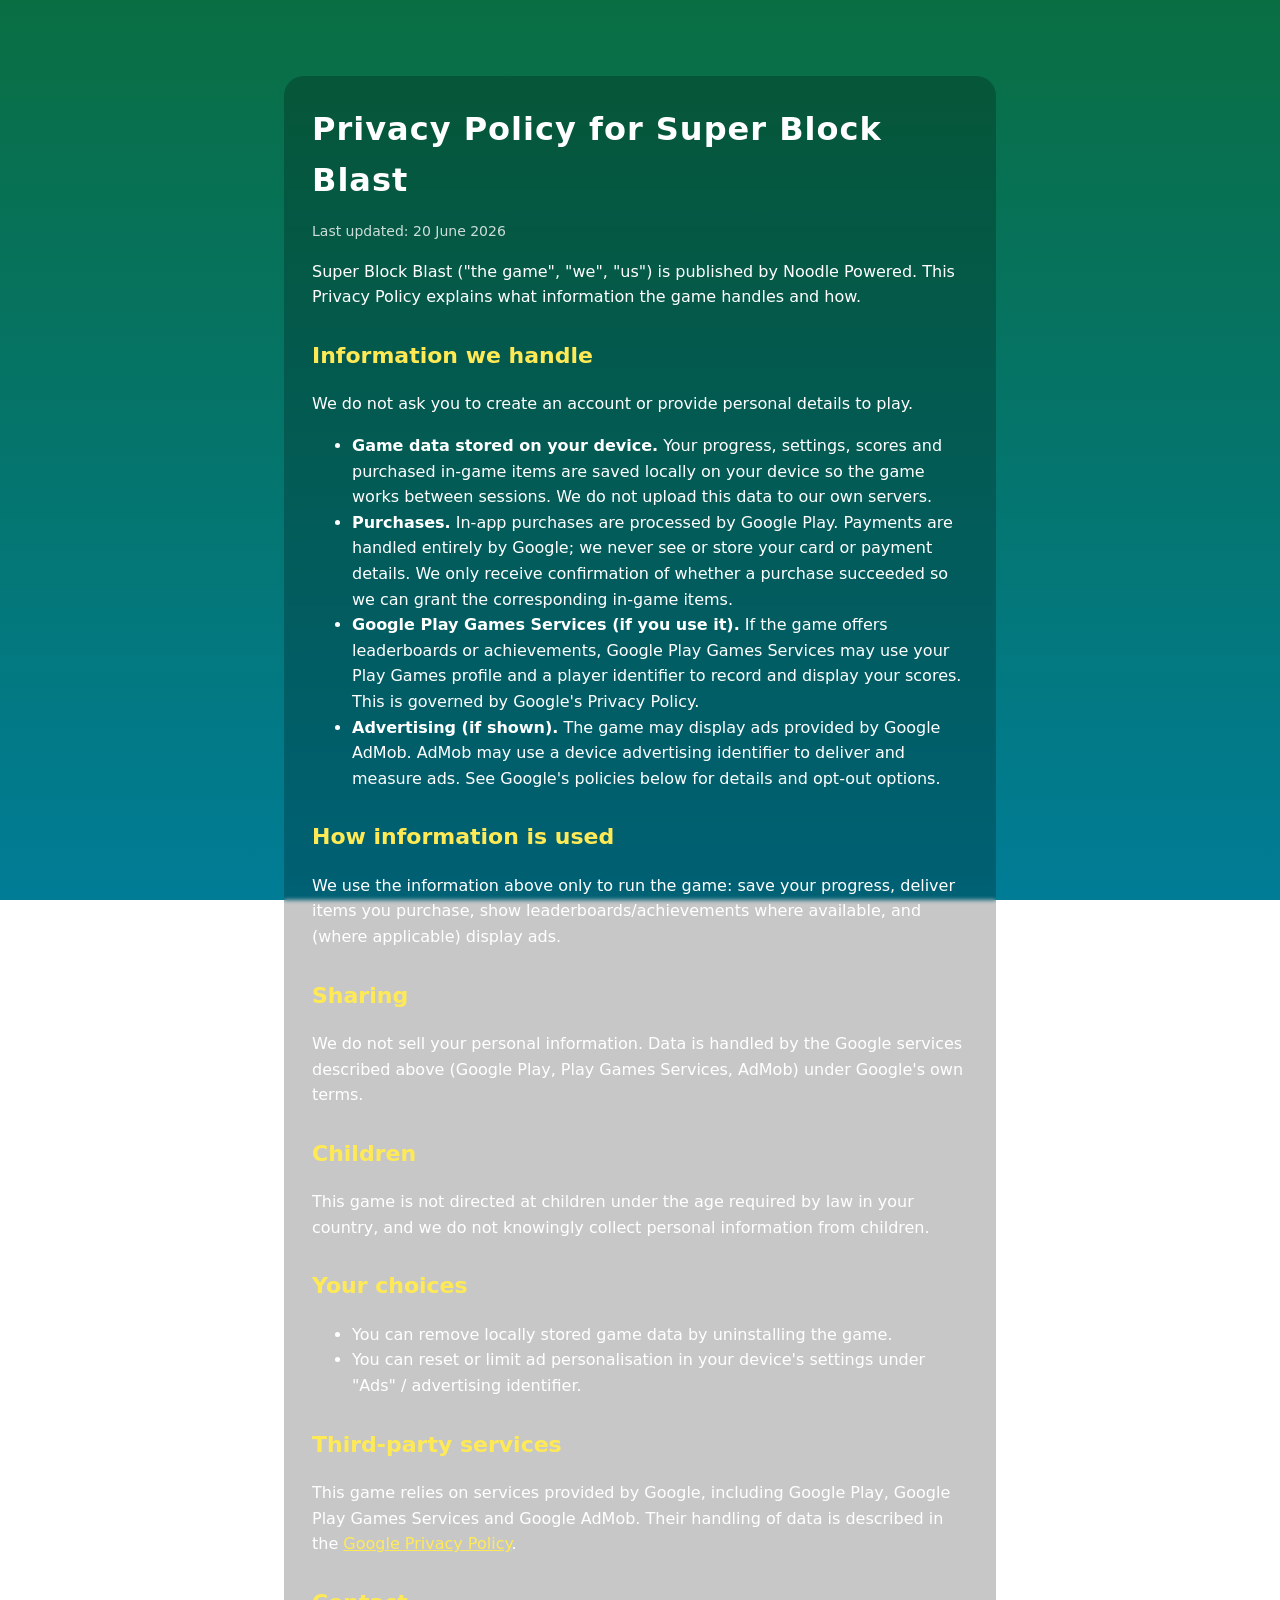
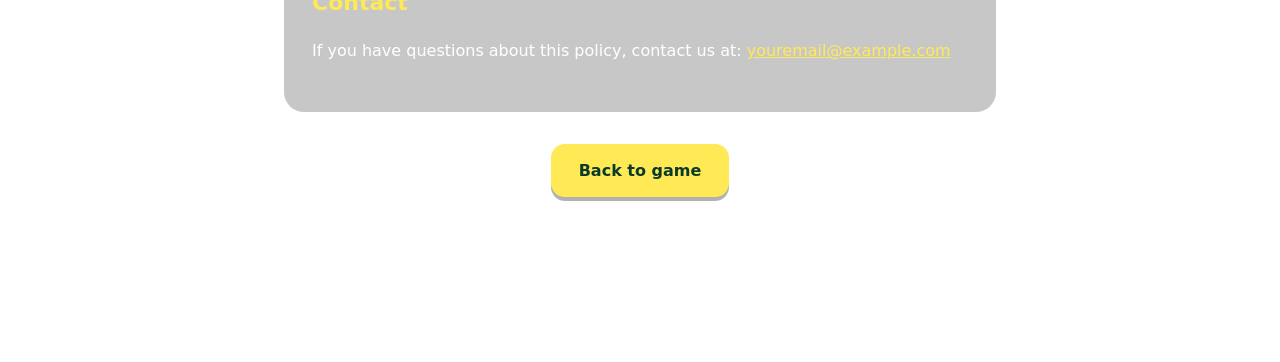
==== privacy.html @ eee74aa7 "Add Super Block Blast landing page and privacy policy Co-authored-by: Cursor <cursoragent@cursor.com" ====
<!DOCTYPE html>
<html lang="en">
<head>
  <meta charset="UTF-8" />
  <meta name="viewport" content="width=device-width, initial-scale=1.0" />
  <title>Privacy Policy - Super Block Blast</title>
  <meta name="description" content="Privacy Policy for the Super Block Blast game by Noodle Powered." />
  <link rel="stylesheet" href="style.css" />
</head>
<body>
  <main class="wrap">
    <div class="card">
      <h1 style="font-size:32px;text-align:left;text-shadow:none;">Privacy Policy for Super Block Blast</h1>
      <p class="muted">Last updated: 20 June 2026</p>

      <p>Super Block Blast ("the game", "we", "us") is published by Noodle Powered.
      This Privacy Policy explains what information the game handles and how.</p>

      <h2>Information we handle</h2>
      <p>We do not ask you to create an account or provide personal details to play.</p>
      <ul>
        <li><strong>Game data stored on your device.</strong> Your progress, settings,
          scores and purchased in-game items are saved locally on your device so the
          game works between sessions. We do not upload this data to our own servers.</li>
        <li><strong>Purchases.</strong> In-app purchases are processed by Google Play.
          Payments are handled entirely by Google; we never see or store your card or
          payment details. We only receive confirmation of whether a purchase succeeded
          so we can grant the corresponding in-game items.</li>
        <li><strong>Google Play Games Services (if you use it).</strong> If the game
          offers leaderboards or achievements, Google Play Games Services may use your
          Play Games profile and a player identifier to record and display your scores.
          This is governed by Google's Privacy Policy.</li>
        <li><strong>Advertising (if shown).</strong> The game may display ads provided
          by Google AdMob. AdMob may use a device advertising identifier to deliver and
          measure ads. See Google's policies below for details and opt-out options.</li>
      </ul>

      <h2>How information is used</h2>
      <p>We use the information above only to run the game: save your progress, deliver
      items you purchase, show leaderboards/achievements where available, and (where
      applicable) display ads.</p>

      <h2>Sharing</h2>
      <p>We do not sell your personal information. Data is handled by the Google services
      described above (Google Play, Play Games Services, AdMob) under Google's own terms.</p>

      <h2>Children</h2>
      <p>This game is not directed at children under the age required by law in your
      country, and we do not knowingly collect personal information from children.</p>

      <h2>Your choices</h2>
      <ul>
        <li>You can remove locally stored game data by uninstalling the game.</li>
        <li>You can reset or limit ad personalisation in your device's settings under
          "Ads" / advertising identifier.</li>
      </ul>

      <h2>Third-party services</h2>
      <p>This game relies on services provided by Google, including Google Play, Google
      Play Games Services and Google AdMob. Their handling of data is described in the
      <a href="https://policies.google.com/privacy">Google Privacy Policy</a>.</p>

      <h2>Contact</h2>
      <!-- TODO: replace the placeholder below with your real public contact email. -->
      <p>If you have questions about this policy, contact us at:
      <a href="mailto:youremail@example.com">youremail@example.com</a></p>
    </div>

    <div class="btnrow">
      <a class="btn" href="index.html">Back to game</a>
    </div>
  </main>

  <footer>
    &copy; 2026 Noodle Powered
  </footer>
</body>
</html>
---- style.css ----
:root {
  --grad-top: #096e42;
  --grad-bottom: #007c96;
  --accent: #ffea55;
  --ink: #ffffff;
  --panel: rgba(0, 0, 0, 0.22);
}

* { box-sizing: border-box; }

html, body {
  margin: 0;
  padding: 0;
  min-height: 100%;
}

body {
  font-family: "Trebuchet MS", "Segoe UI", system-ui, sans-serif;
  color: var(--ink);
  background: linear-gradient(180deg, var(--grad-top), var(--grad-bottom));
  background-attachment: fixed;
  line-height: 1.6;
}

.wrap {
  max-width: 760px;
  margin: 0 auto;
  padding: 48px 24px 80px;
}

header.hero {
  text-align: center;
  padding: 64px 24px 32px;
}

h1 {
  font-size: clamp(36px, 8vw, 64px);
  margin: 0 0 8px;
  letter-spacing: 1px;
  text-shadow: 0 4px 0 rgba(0, 0, 0, 0.35);
}

.tagline {
  font-size: clamp(16px, 3.5vw, 22px);
  color: var(--accent);
  margin: 0;
}

.card {
  background: var(--panel);
  border-radius: 20px;
  padding: 28px 28px 32px;
  margin-top: 28px;
  backdrop-filter: blur(2px);
}

h2 {
  color: var(--accent);
  margin-top: 28px;
  font-size: 22px;
}

h2:first-child { margin-top: 0; }

a { color: var(--accent); }

.muted { opacity: 0.8; font-size: 14px; }

.btnrow { text-align: center; margin-top: 32px; }

.btn {
  display: inline-block;
  background: var(--accent);
  color: #0a3a2a;
  text-decoration: none;
  font-weight: bold;
  padding: 14px 28px;
  border-radius: 14px;
  box-shadow: 0 4px 0 rgba(0, 0, 0, 0.3);
}

footer {
  text-align: center;
  padding: 32px 16px;
  opacity: 0.75;
  font-size: 13px;
}
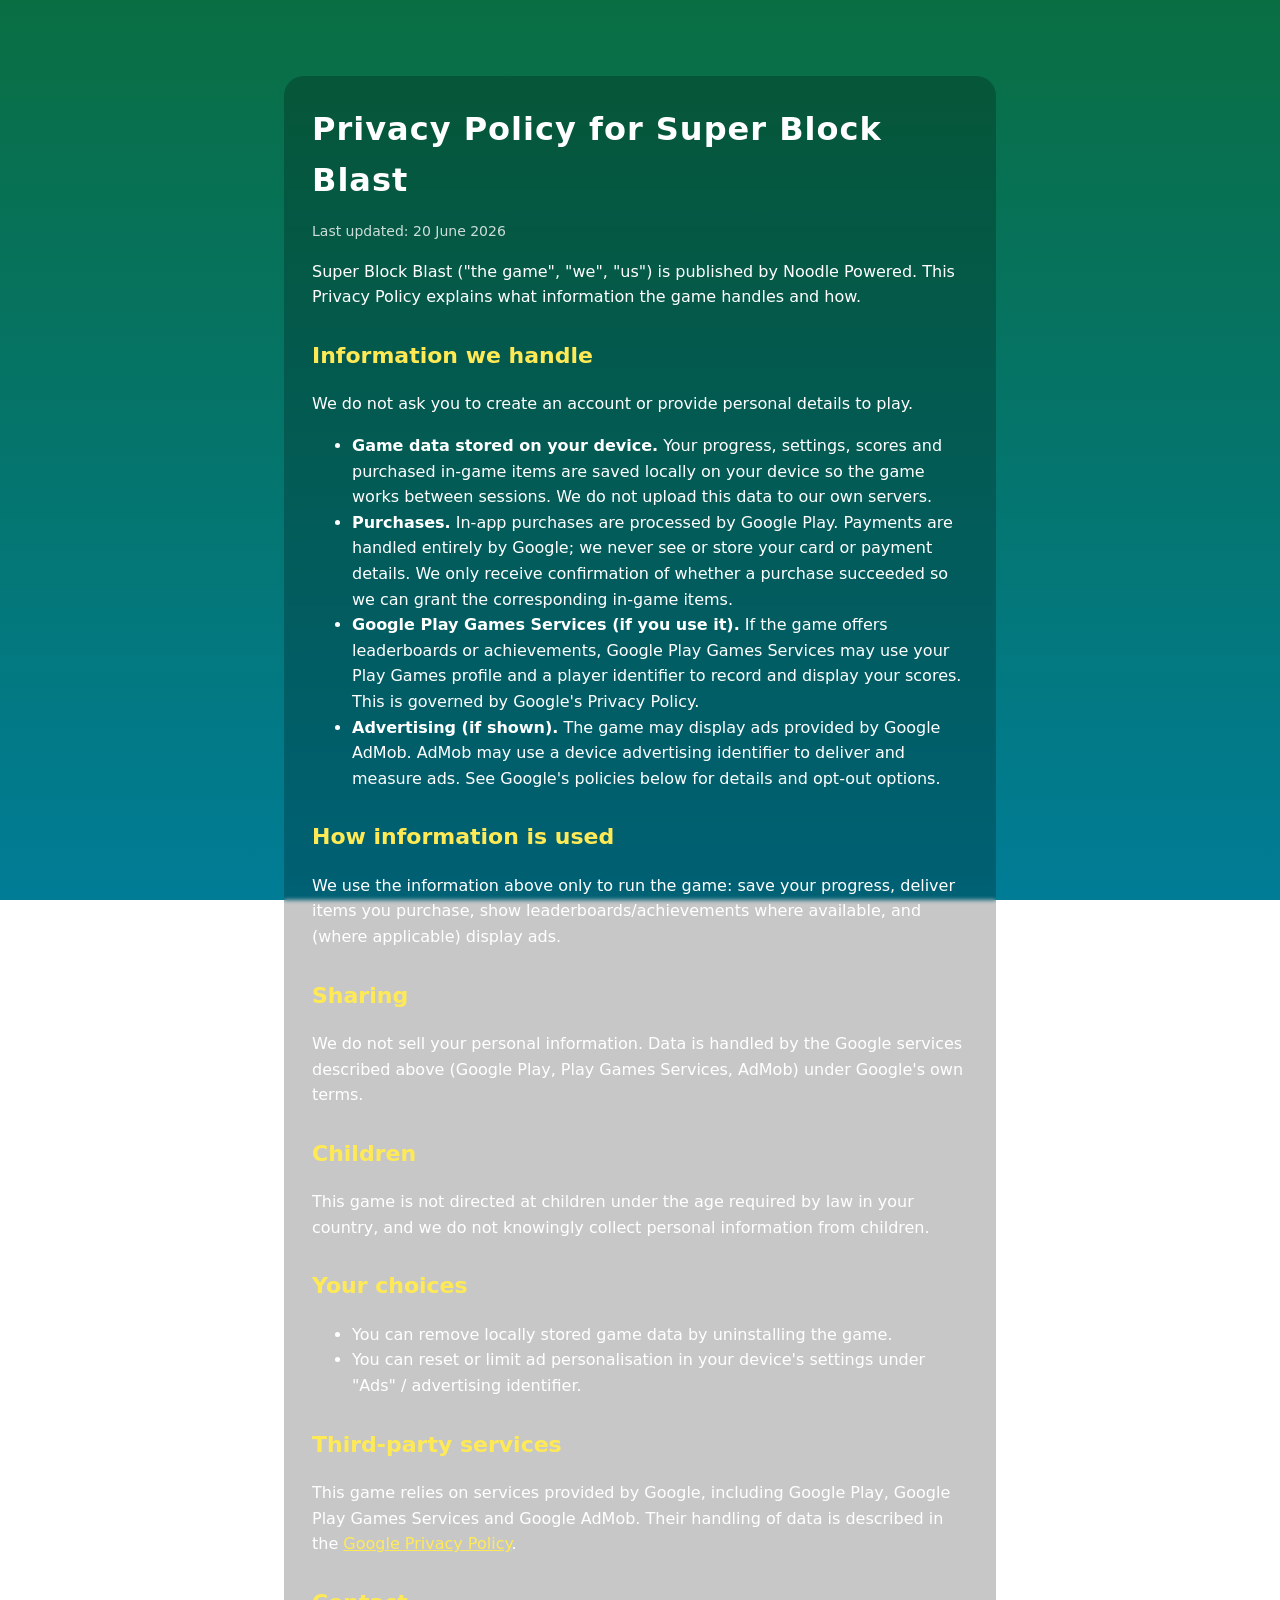
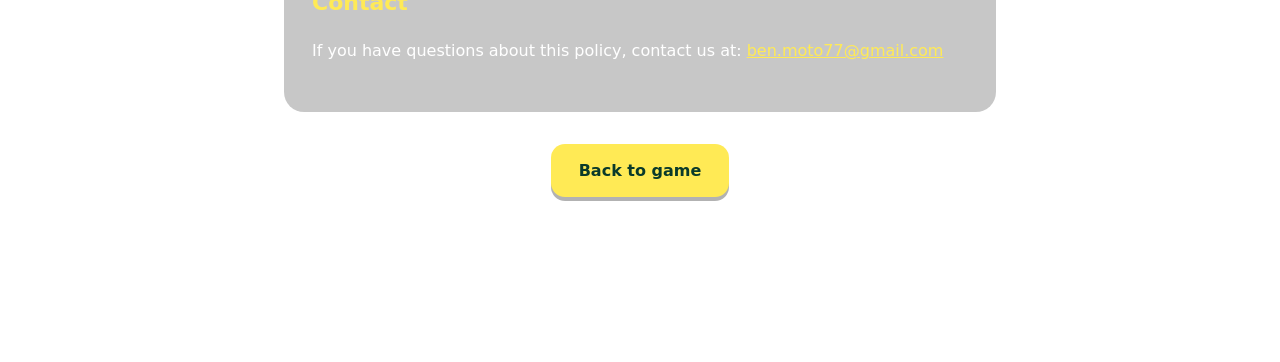
==== commit d3ab82e4: "Set contact email in privacy policy Co-authored-by: Cursor <cursoragent@cursor.com>" ====
--- a/privacy.html
+++ b/privacy.html
@@ -61,9 +61,8 @@
       <a href="https://policies.google.com/privacy">Google Privacy Policy</a>.</p>
 
       <h2>Contact</h2>
-      <!-- TODO: replace the placeholder below with your real public contact email. -->
       <p>If you have questions about this policy, contact us at:
-      <a href="mailto:youremail@example.com">youremail@example.com</a></p>
+      <a href="mailto:ben.moto77@gmail.com">ben.moto77@gmail.com</a></p>
     </div>
 
     <div class="btnrow">
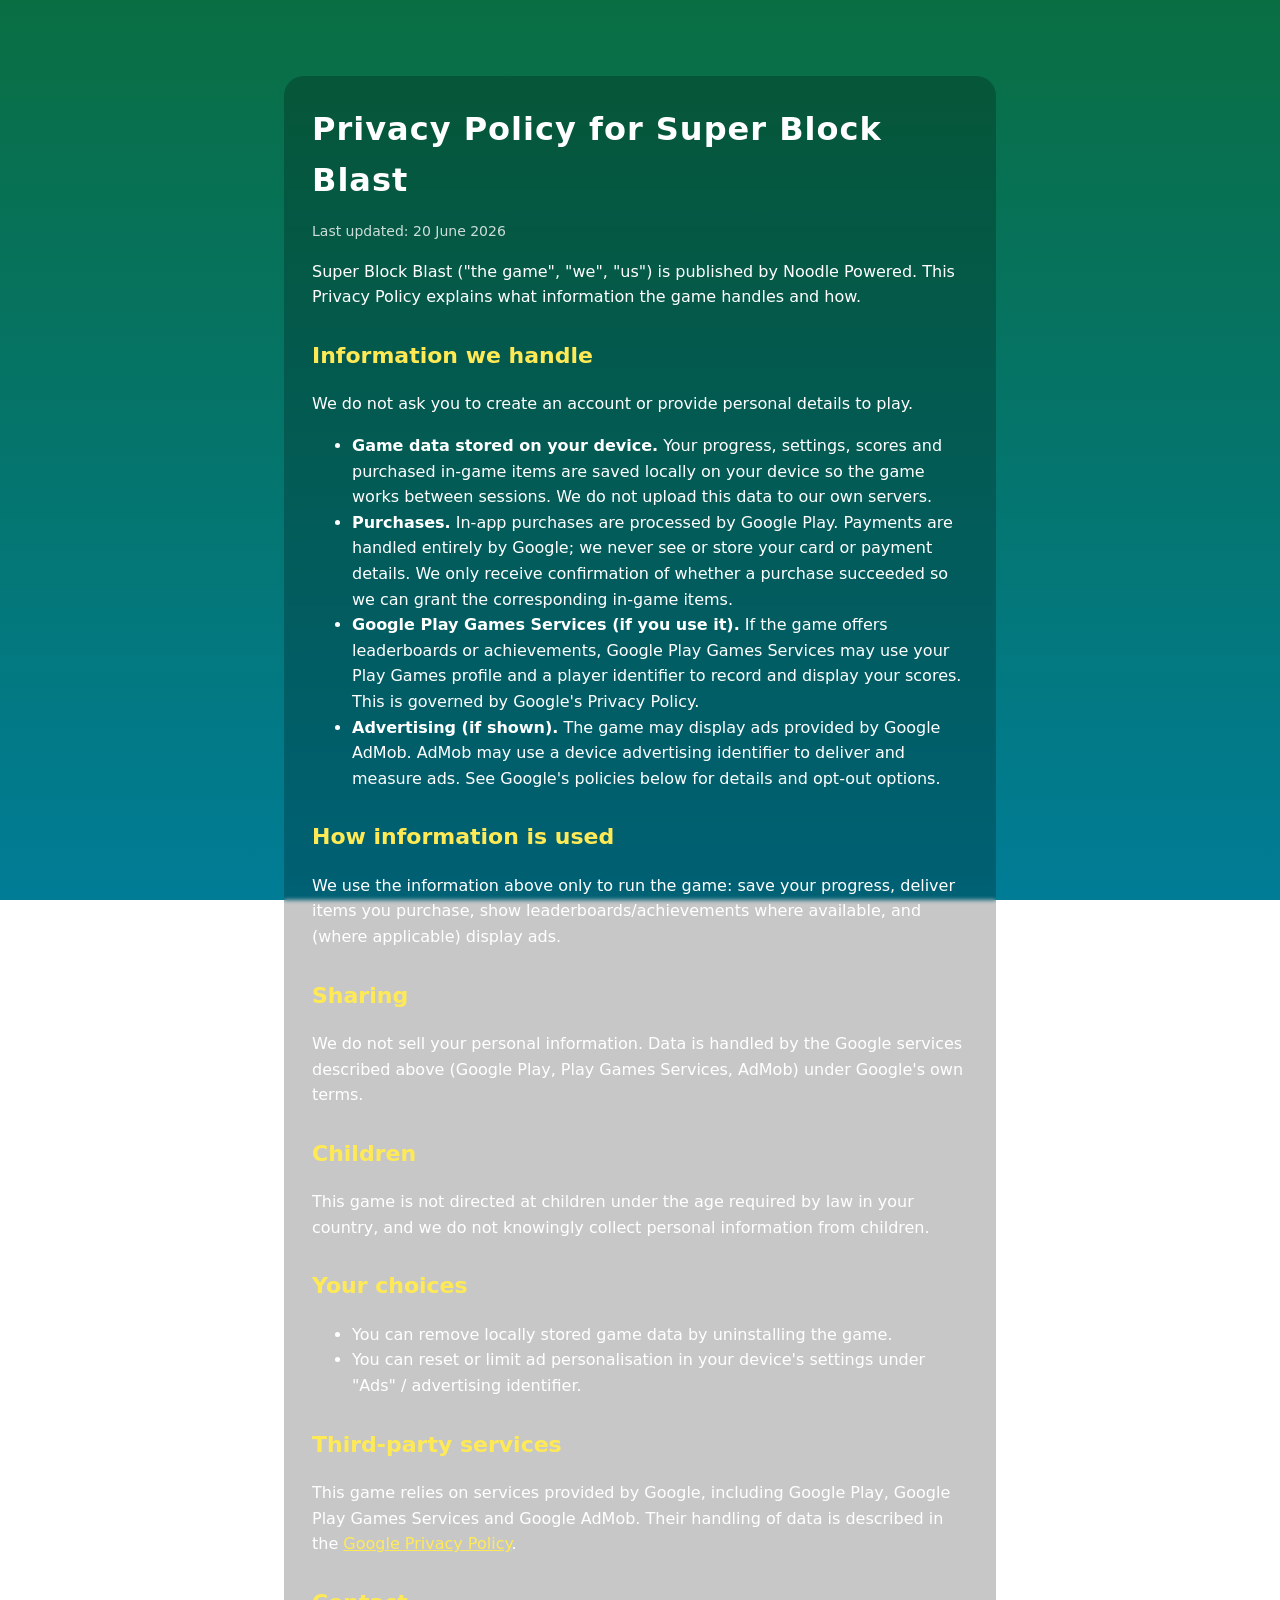
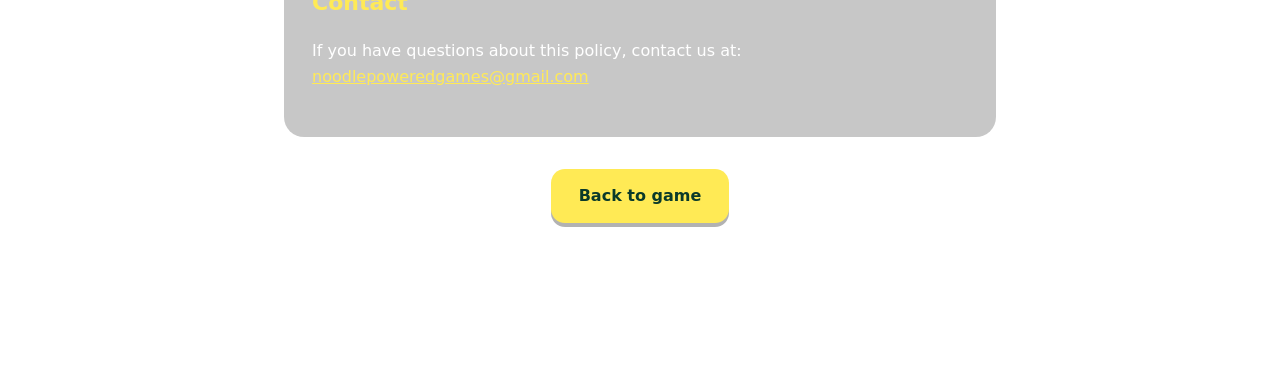
==== commit 23b21528: "Update contact email to noodlepoweredgames Co-authored-by: Cursor <cursoragent@cursor.com>" ====
--- a/privacy.html
+++ b/privacy.html
@@ -62,7 +62,7 @@
 
       <h2>Contact</h2>
       <p>If you have questions about this policy, contact us at:
-      <a href="mailto:ben.moto77@gmail.com">ben.moto77@gmail.com</a></p>
+      <a href="mailto:noodlepoweredgames@gmail.com">noodlepoweredgames@gmail.com</a></p>
     </div>
 
     <div class="btnrow">
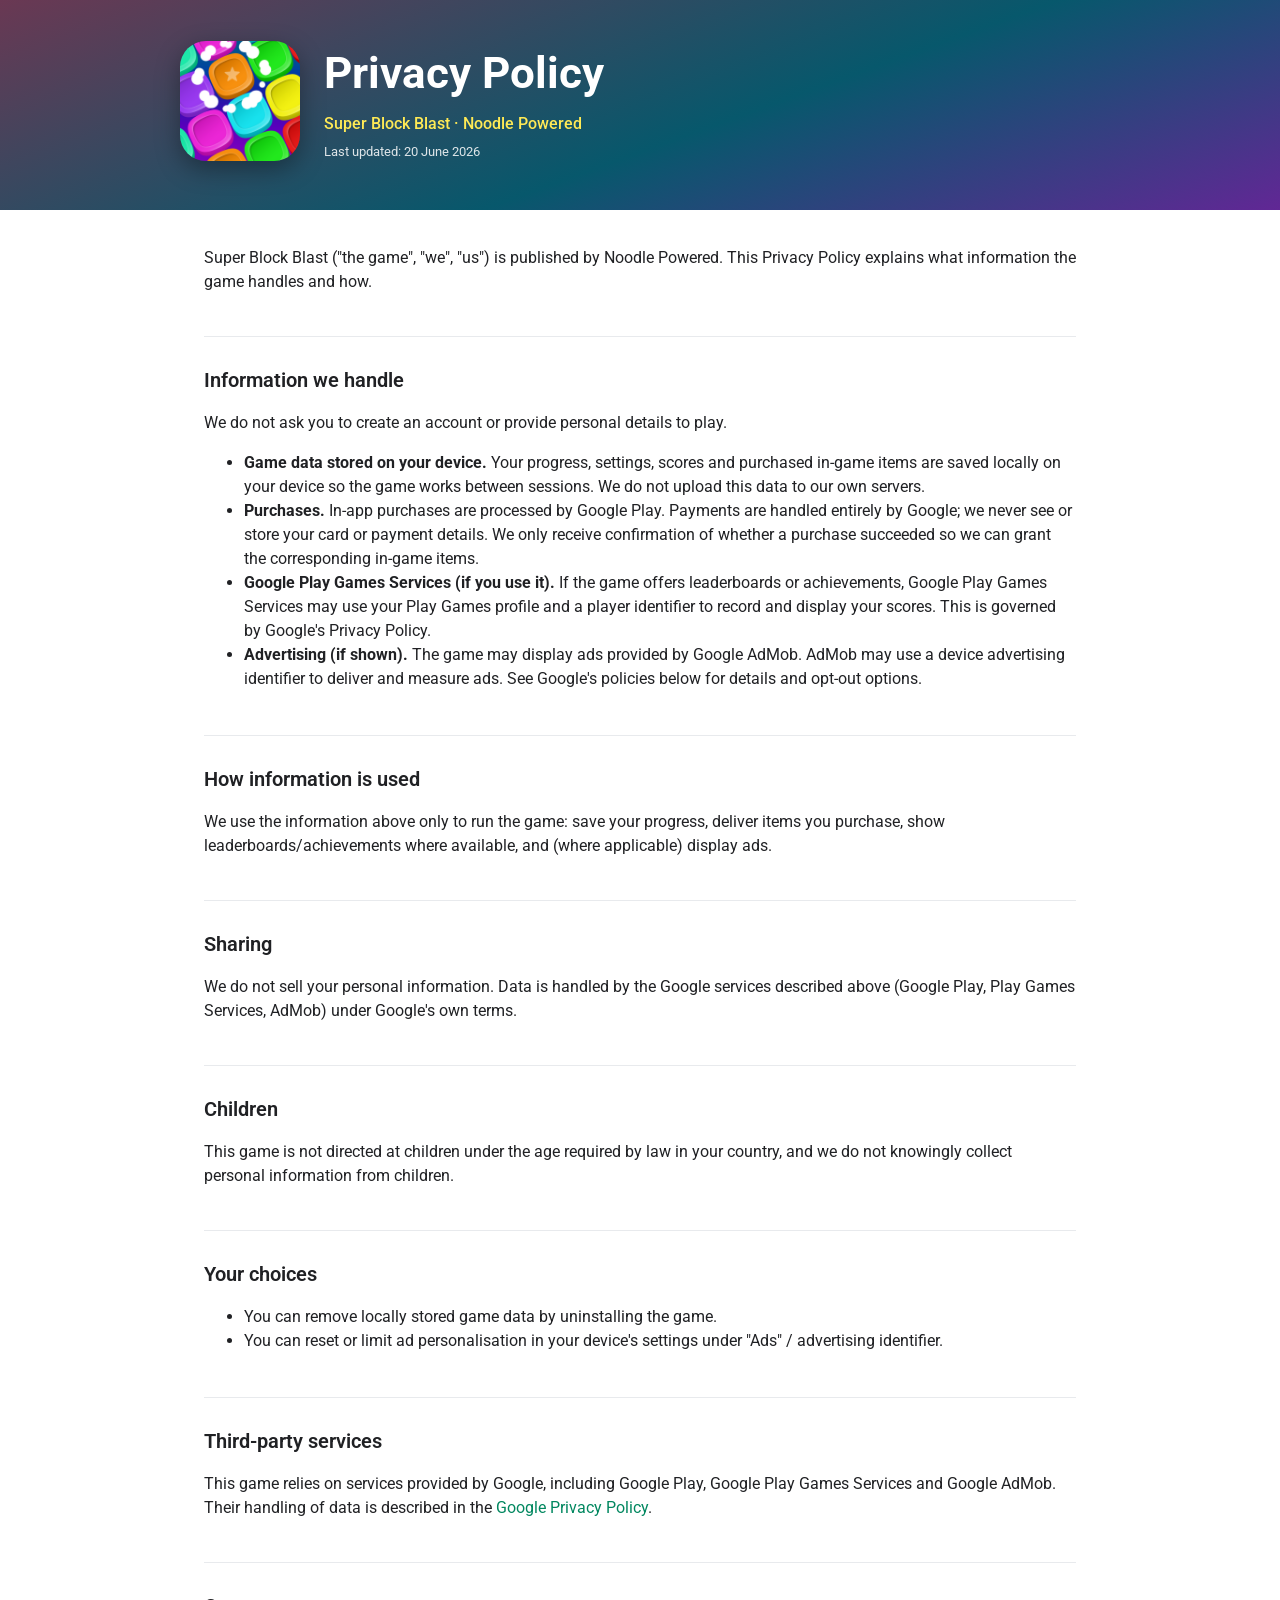
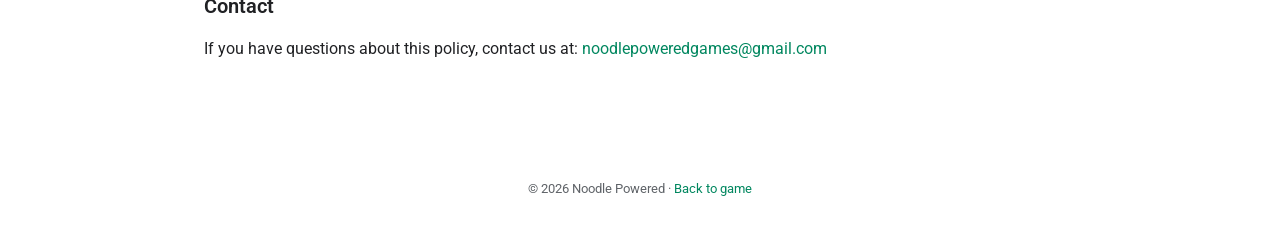
==== commit 0c540a06: "Redesign as Google Play-style listing: game-gradient hero, white content Co-authored-by: Cursor <cur" ====
--- a/privacy.html
+++ b/privacy.html
@@ -5,17 +5,30 @@
   <meta name="viewport" content="width=device-width, initial-scale=1.0" />
   <title>Privacy Policy - Super Block Blast</title>
   <meta name="description" content="Privacy Policy for the Super Block Blast game by Noodle Powered." />
+  <link rel="preconnect" href="https://fonts.googleapis.com" />
+  <link rel="preconnect" href="https://fonts.gstatic.com" crossorigin />
+  <link href="https://fonts.googleapis.com/css2?family=Roboto:wght@400;500;700&display=swap" rel="stylesheet" />
   <link rel="stylesheet" href="style.css" />
 </head>
 <body>
-  <main class="wrap">
-    <div class="card">
-      <h1 style="font-size:32px;text-align:left;text-shadow:none;">Privacy Policy for Super Block Blast</h1>
-      <p class="muted">Last updated: 20 June 2026</p>
+  <header class="hero">
+    <div class="hero-inner">
+      <img class="app-icon" src="icon.png" alt="Super Block Blast icon" />
+      <div class="app-meta">
+        <h1>Privacy Policy</h1>
+        <div class="dev">Super Block Blast &middot; Noodle Powered</div>
+        <div class="sub">Last updated: 20 June 2026</div>
+      </div>
+    </div>
+  </header>
 
+  <main class="content about">
+    <section>
       <p>Super Block Blast ("the game", "we", "us") is published by Noodle Powered.
       This Privacy Policy explains what information the game handles and how.</p>
+    </section>
 
+    <section>
       <h2>Information we handle</h2>
       <p>We do not ask you to create an account or provide personal details to play.</p>
       <ul>
@@ -34,44 +47,52 @@
           by Google AdMob. AdMob may use a device advertising identifier to deliver and
           measure ads. See Google's policies below for details and opt-out options.</li>
       </ul>
+    </section>
 
+    <section>
       <h2>How information is used</h2>
       <p>We use the information above only to run the game: save your progress, deliver
       items you purchase, show leaderboards/achievements where available, and (where
       applicable) display ads.</p>
+    </section>
 
+    <section>
       <h2>Sharing</h2>
       <p>We do not sell your personal information. Data is handled by the Google services
       described above (Google Play, Play Games Services, AdMob) under Google's own terms.</p>
+    </section>
 
+    <section>
       <h2>Children</h2>
       <p>This game is not directed at children under the age required by law in your
       country, and we do not knowingly collect personal information from children.</p>
+    </section>
 
+    <section>
       <h2>Your choices</h2>
       <ul>
         <li>You can remove locally stored game data by uninstalling the game.</li>
         <li>You can reset or limit ad personalisation in your device's settings under
           "Ads" / advertising identifier.</li>
       </ul>
+    </section>
 
+    <section>
       <h2>Third-party services</h2>
       <p>This game relies on services provided by Google, including Google Play, Google
       Play Games Services and Google AdMob. Their handling of data is described in the
       <a href="https://policies.google.com/privacy">Google Privacy Policy</a>.</p>
+    </section>
 
+    <section>
       <h2>Contact</h2>
       <p>If you have questions about this policy, contact us at:
       <a href="mailto:noodlepoweredgames@gmail.com">noodlepoweredgames@gmail.com</a></p>
-    </div>
-
-    <div class="btnrow">
-      <a class="btn" href="index.html">Back to game</a>
-    </div>
+    </section>
   </main>
 
   <footer>
-    &copy; 2026 Noodle Powered
+    &copy; 2026 Noodle Powered &middot; <a href="index.html">Back to game</a>
   </footer>
 </body>
 </html>
--- a/style.css
+++ b/style.css
@@ -1,87 +1,141 @@
 :root {
-  --grad-top: #096e42;
-  --grad-bottom: #007c96;
+  /* Game dark-mode background gradient (from Main.tscn) */
+  --game-top: #6a3853;
+  --game-mid: #07586c;
+  --game-bottom: #612795;
+  /* Google Play palette */
+  --play-green: #01875f;
+  --ink: #202124;
+  --ink-soft: #5f6368;
+  --line: #e8eaed;
   --accent: #ffea55;
-  --ink: #ffffff;
-  --panel: rgba(0, 0, 0, 0.22);
 }
 
 * { box-sizing: border-box; }
 
-html, body {
-  margin: 0;
-  padding: 0;
-  min-height: 100%;
+html, body { margin: 0; padding: 0; }
+
+body {
+  font-family: Roboto, "Segoe UI", system-ui, Arial, sans-serif;
+  color: var(--ink);
+  background: #ffffff;
+  line-height: 1.5;
 }
 
-body {
-  font-family: "Trebuchet MS", "Segoe UI", system-ui, sans-serif;
-  color: var(--ink);
-  background: linear-gradient(180deg, var(--grad-top), var(--grad-bottom));
-  background-attachment: fixed;
-  line-height: 1.6;
+a { color: var(--play-green); text-decoration: none; }
+a:hover { text-decoration: underline; }
+
+/* ---------- HERO (game background) ---------- */
+
+.hero {
+  background: linear-gradient(160deg, var(--game-top) 0%, var(--game-mid) 57%, var(--game-bottom) 100%);
+  color: #ffffff;
+  padding: 40px 24px 48px;
 }
 
-.wrap {
-  max-width: 760px;
+.hero-inner {
+  max-width: 920px;
   margin: 0 auto;
-  padding: 48px 24px 80px;
+  display: flex;
+  gap: 24px;
+  align-items: center;
+  flex-wrap: wrap;
 }
 
-header.hero {
-  text-align: center;
-  padding: 64px 24px 32px;
+.app-icon {
+  width: 120px;
+  height: 120px;
+  border-radius: 26px;
+  box-shadow: 0 8px 24px rgba(0, 0, 0, 0.35);
+  flex: 0 0 auto;
 }
 
-h1 {
-  font-size: clamp(36px, 8vw, 64px);
-  margin: 0 0 8px;
-  letter-spacing: 1px;
-  text-shadow: 0 4px 0 rgba(0, 0, 0, 0.35);
+.app-meta { min-width: 240px; }
+
+.app-meta h1 {
+  font-size: clamp(28px, 6vw, 44px);
+  margin: 0 0 6px;
+  font-weight: 700;
 }
 
-.tagline {
-  font-size: clamp(16px, 3.5vw, 22px);
+.dev {
   color: var(--accent);
-  margin: 0;
+  font-size: 16px;
+  font-weight: 500;
 }
 
-.card {
-  background: var(--panel);
-  border-radius: 20px;
-  padding: 28px 28px 32px;
-  margin-top: 28px;
-  backdrop-filter: blur(2px);
+.sub {
+  margin-top: 6px;
+  font-size: 13px;
+  opacity: 0.85;
 }
 
-h2 {
-  color: var(--accent);
-  margin-top: 28px;
-  font-size: 22px;
+.install {
+  display: inline-block;
+  margin-top: 18px;
+  background: var(--play-green);
+  color: #fff;
+  border: none;
+  font-size: 15px;
+  font-weight: 600;
+  padding: 12px 40px;
+  border-radius: 8px;
+  cursor: pointer;
+}
+.install:hover { text-decoration: none; filter: brightness(1.07); }
+.install[aria-disabled="true"] { opacity: 0.65; cursor: default; }
+
+/* ---------- WHITE CONTENT ---------- */
+
+.content {
+  max-width: 920px;
+  margin: 0 auto;
+  padding: 8px 24px 48px;
 }
 
-h2:first-child { margin-top: 0; }
+section { padding: 28px 0; border-bottom: 1px solid var(--line); }
+section:last-of-type { border-bottom: none; }
 
-a { color: var(--accent); }
+h2 { font-size: 20px; margin: 0 0 16px; font-weight: 600; }
 
-.muted { opacity: 0.8; font-size: 14px; }
+/* Screenshot strip */
+.shots {
+  display: flex;
+  gap: 14px;
+  overflow-x: auto;
+  padding-bottom: 8px;
+  -webkit-overflow-scrolling: touch;
+}
+.shots img {
+  height: 360px;
+  width: auto;
+  border-radius: 14px;
+  border: 1px solid var(--line);
+  flex: 0 0 auto;
+}
 
-.btnrow { text-align: center; margin-top: 32px; }
+.about p { color: var(--ink); margin: 0 0 14px; }
 
-.btn {
-  display: inline-block;
-  background: var(--accent);
-  color: #0a3a2a;
-  text-decoration: none;
-  font-weight: bold;
-  padding: 14px 28px;
-  border-radius: 14px;
-  box-shadow: 0 4px 0 rgba(0, 0, 0, 0.3);
+.chips { display: flex; flex-wrap: wrap; gap: 10px; }
+.chip {
+  border: 1px solid var(--line);
+  border-radius: 999px;
+  padding: 8px 16px;
+  font-size: 13px;
+  color: var(--ink-soft);
 }
+
+.info-row {
+  display: flex;
+  justify-content: space-between;
+  padding: 10px 0;
+  font-size: 14px;
+}
+.info-row .k { color: var(--ink-soft); }
 
 footer {
   text-align: center;
-  padding: 32px 16px;
-  opacity: 0.75;
+  padding: 28px 16px;
+  color: var(--ink-soft);
   font-size: 13px;
 }
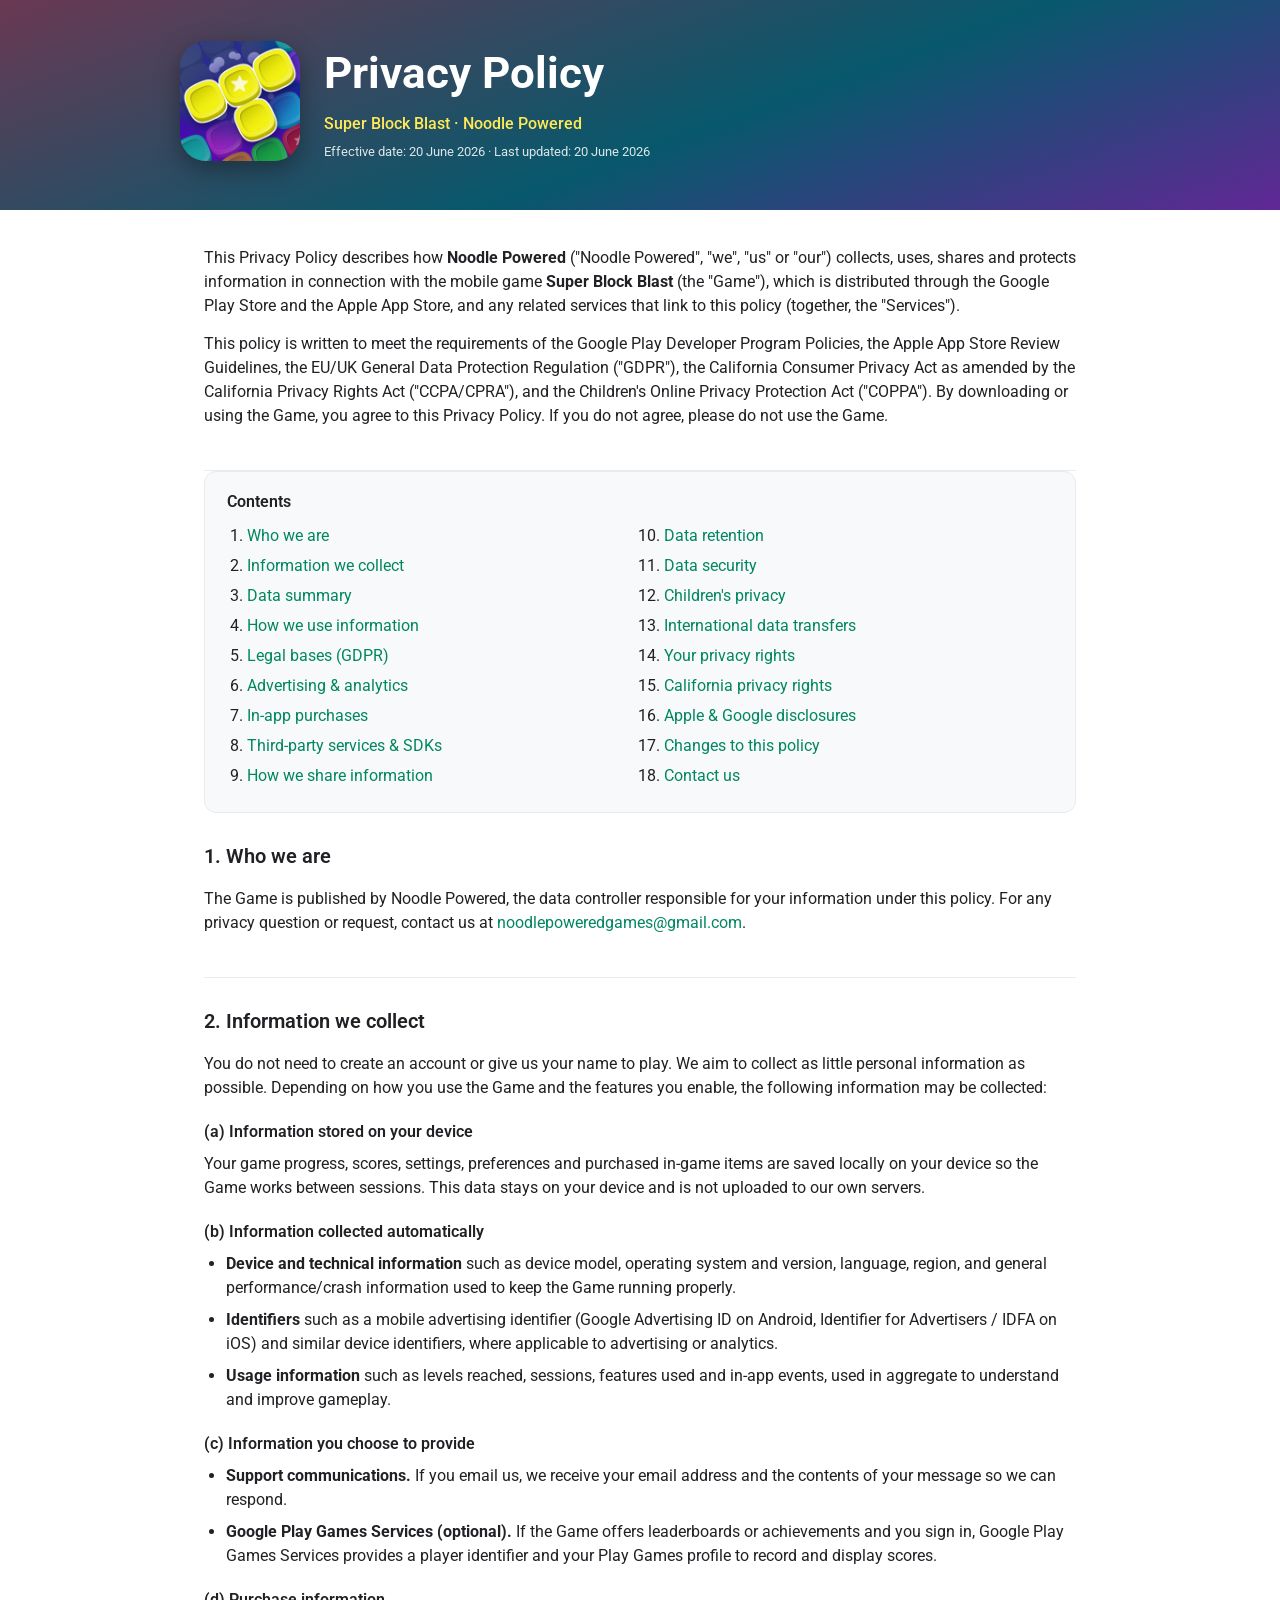
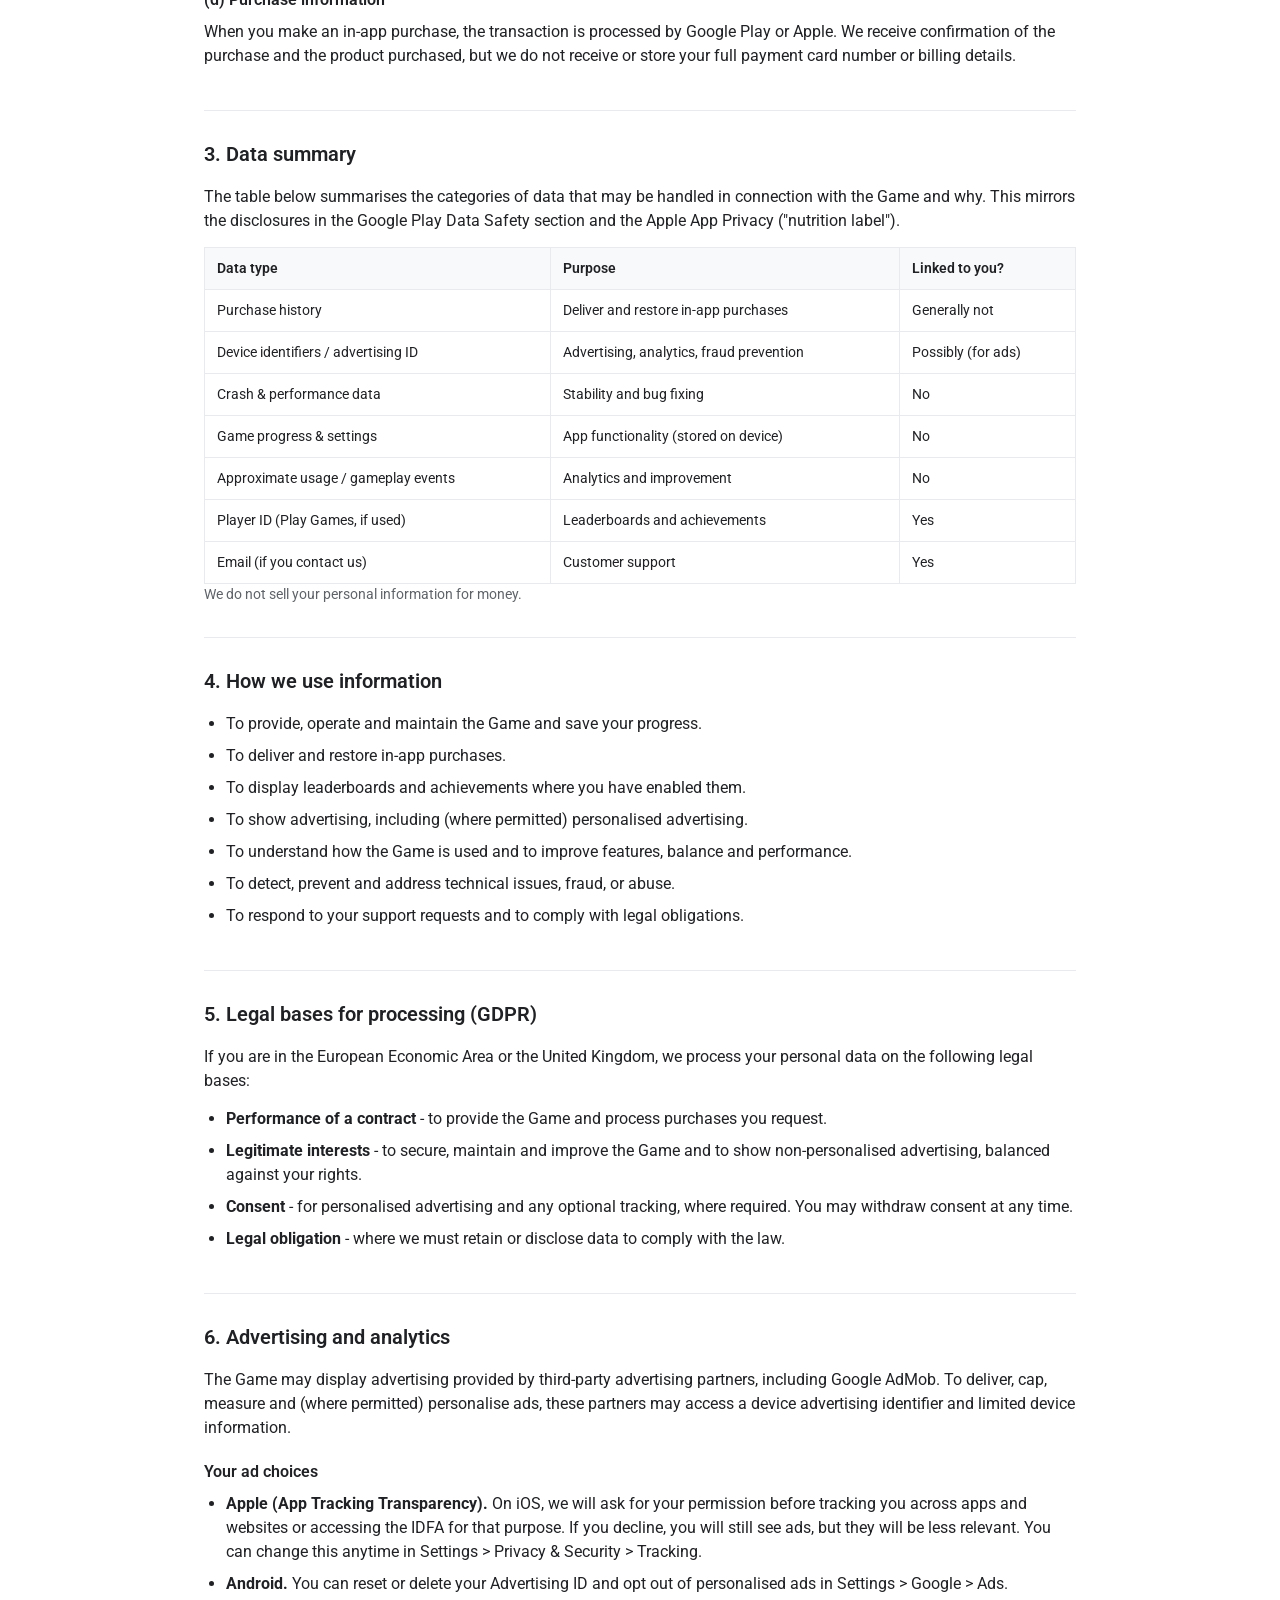
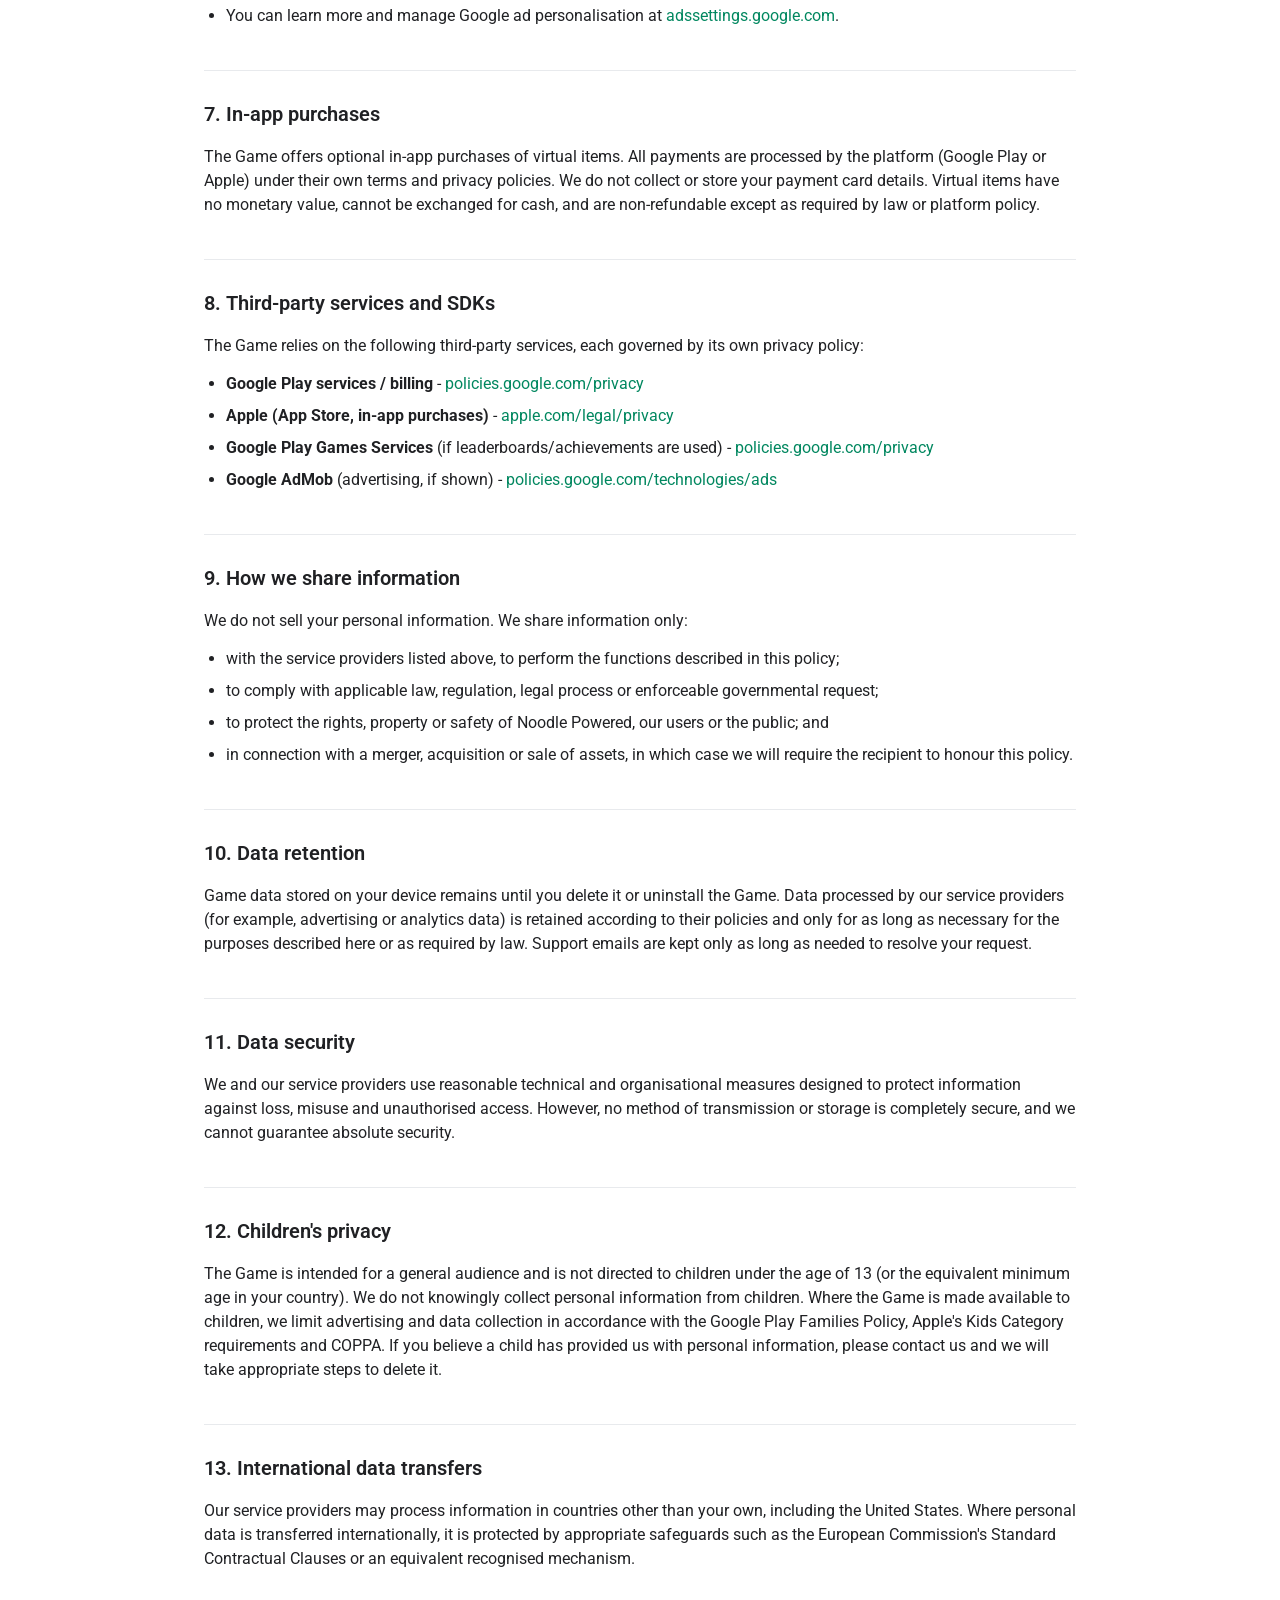
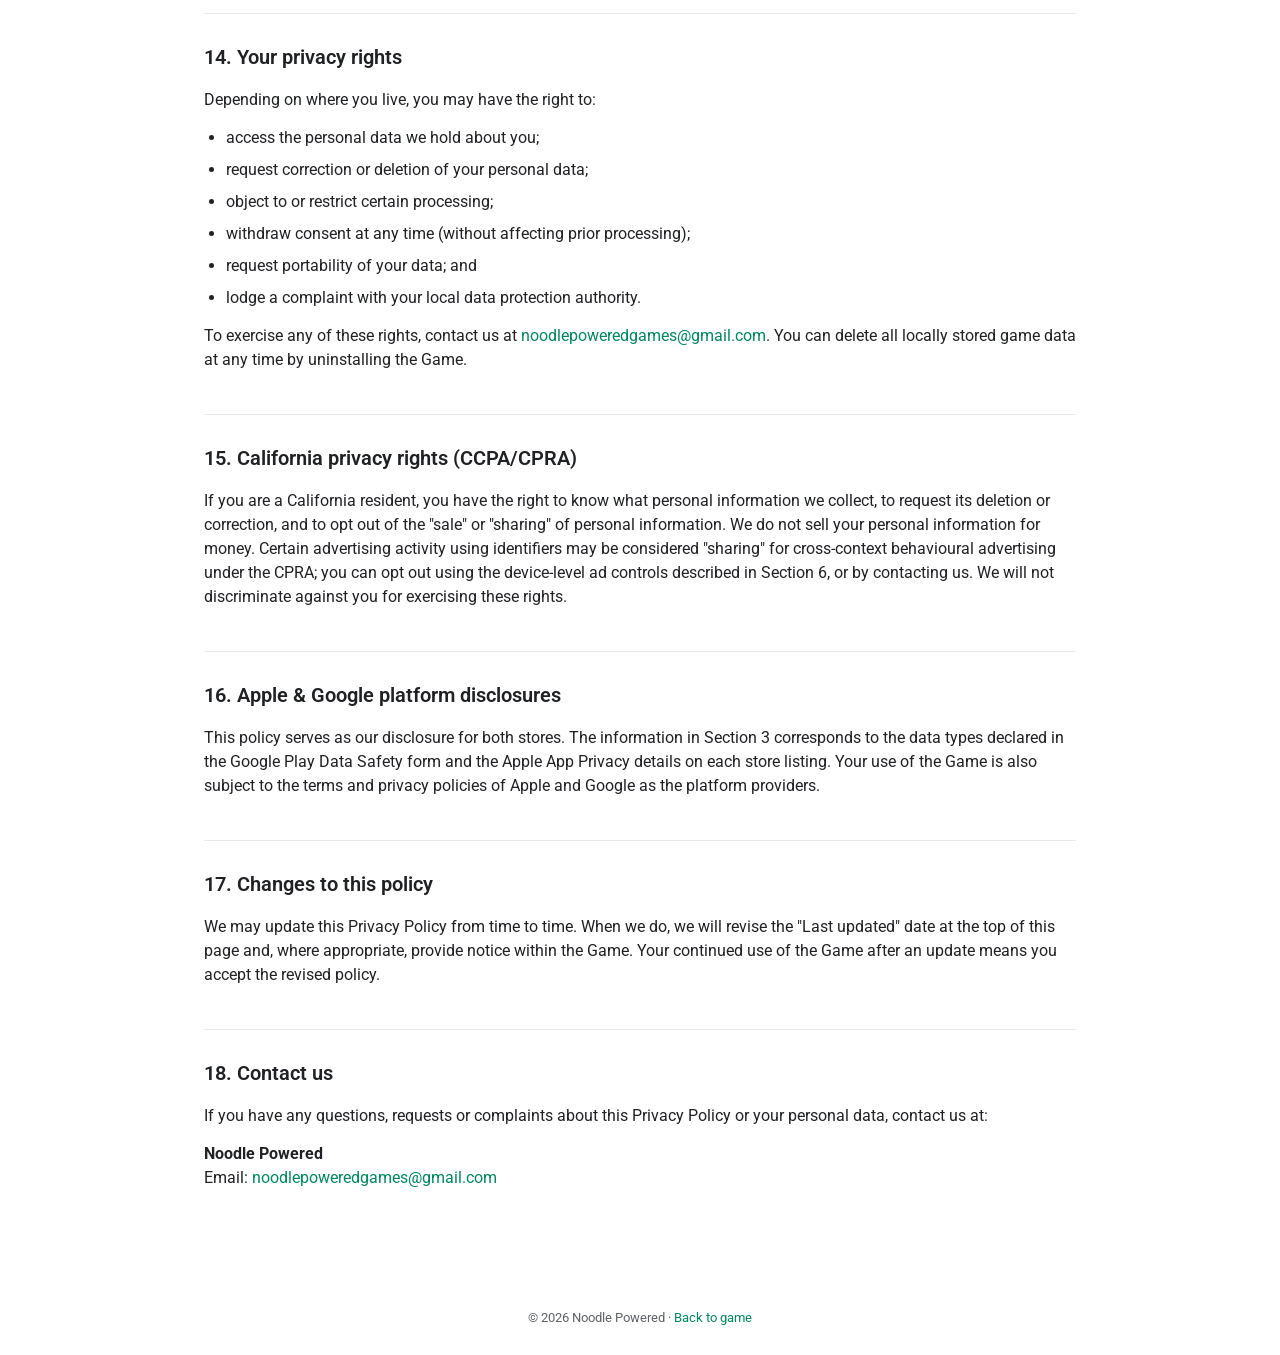
==== commit ade11fc6: "Expand privacy policy: full GDPR/CCPA/COPPA + Google Play & Apple disclosures Co-authored-by: Cursor" ====
--- a/privacy.html
+++ b/privacy.html
@@ -5,6 +5,12 @@
   <meta name="viewport" content="width=device-width, initial-scale=1.0" />
   <title>Privacy Policy - Super Block Blast</title>
   <meta name="description" content="Privacy Policy for the Super Block Blast game by Noodle Powered." />
+  <link rel="icon" href="favicon.ico" sizes="any" />
+  <link rel="icon" type="image/png" sizes="32x32" href="favicon-32x32.png" />
+  <link rel="icon" type="image/png" sizes="16x16" href="favicon-16x16.png" />
+  <link rel="apple-touch-icon" sizes="180x180" href="apple-touch-icon.png" />
+  <link rel="manifest" href="site.webmanifest" />
+  <meta name="theme-color" content="#612795" />
   <link rel="preconnect" href="https://fonts.googleapis.com" />
   <link rel="preconnect" href="https://fonts.gstatic.com" crossorigin />
   <link href="https://fonts.googleapis.com/css2?family=Roboto:wght@400;500;700&display=swap" rel="stylesheet" />
@@ -17,77 +23,292 @@
       <div class="app-meta">
         <h1>Privacy Policy</h1>
         <div class="dev">Super Block Blast &middot; Noodle Powered</div>
-        <div class="sub">Last updated: 20 June 2026</div>
+        <div class="sub">Effective date: 20 June 2026 &middot; Last updated: 20 June 2026</div>
       </div>
     </div>
   </header>
 
   <main class="content about">
     <section>
-      <p>Super Block Blast ("the game", "we", "us") is published by Noodle Powered.
-      This Privacy Policy explains what information the game handles and how.</p>
-    </section>
-
-    <section>
-      <h2>Information we handle</h2>
-      <p>We do not ask you to create an account or provide personal details to play.</p>
-      <ul>
-        <li><strong>Game data stored on your device.</strong> Your progress, settings,
-          scores and purchased in-game items are saved locally on your device so the
-          game works between sessions. We do not upload this data to our own servers.</li>
-        <li><strong>Purchases.</strong> In-app purchases are processed by Google Play.
-          Payments are handled entirely by Google; we never see or store your card or
-          payment details. We only receive confirmation of whether a purchase succeeded
-          so we can grant the corresponding in-game items.</li>
-        <li><strong>Google Play Games Services (if you use it).</strong> If the game
-          offers leaderboards or achievements, Google Play Games Services may use your
-          Play Games profile and a player identifier to record and display your scores.
-          This is governed by Google's Privacy Policy.</li>
-        <li><strong>Advertising (if shown).</strong> The game may display ads provided
-          by Google AdMob. AdMob may use a device advertising identifier to deliver and
-          measure ads. See Google's policies below for details and opt-out options.</li>
-      </ul>
-    </section>
-
-    <section>
-      <h2>How information is used</h2>
-      <p>We use the information above only to run the game: save your progress, deliver
-      items you purchase, show leaderboards/achievements where available, and (where
-      applicable) display ads.</p>
-    </section>
-
-    <section>
-      <h2>Sharing</h2>
-      <p>We do not sell your personal information. Data is handled by the Google services
-      described above (Google Play, Play Games Services, AdMob) under Google's own terms.</p>
-    </section>
-
-    <section>
-      <h2>Children</h2>
-      <p>This game is not directed at children under the age required by law in your
-      country, and we do not knowingly collect personal information from children.</p>
-    </section>
-
-    <section>
-      <h2>Your choices</h2>
-      <ul>
-        <li>You can remove locally stored game data by uninstalling the game.</li>
-        <li>You can reset or limit ad personalisation in your device's settings under
-          "Ads" / advertising identifier.</li>
-      </ul>
-    </section>
-
-    <section>
-      <h2>Third-party services</h2>
-      <p>This game relies on services provided by Google, including Google Play, Google
-      Play Games Services and Google AdMob. Their handling of data is described in the
-      <a href="https://policies.google.com/privacy">Google Privacy Policy</a>.</p>
-    </section>
-
-    <section>
-      <h2>Contact</h2>
-      <p>If you have questions about this policy, contact us at:
-      <a href="mailto:noodlepoweredgames@gmail.com">noodlepoweredgames@gmail.com</a></p>
+      <p>This Privacy Policy describes how <strong>Noodle Powered</strong> ("Noodle
+      Powered", "we", "us" or "our") collects, uses, shares and protects information in
+      connection with the mobile game <strong>Super Block Blast</strong> (the "Game"),
+      which is distributed through the Google Play Store and the Apple App Store, and any
+      related services that link to this policy (together, the "Services").</p>
+      <p>This policy is written to meet the requirements of the Google Play Developer
+      Program Policies, the Apple App Store Review Guidelines, the EU/UK General Data
+      Protection Regulation ("GDPR"), the California Consumer Privacy Act as amended by
+      the California Privacy Rights Act ("CCPA/CPRA"), and the Children's Online Privacy
+      Protection Act ("COPPA"). By downloading or using the Game, you agree to this
+      Privacy Policy. If you do not agree, please do not use the Game.</p>
+    </section>
+
+    <section class="toc">
+      <h2>Contents</h2>
+      <ol>
+        <li><a href="#who">Who we are</a></li>
+        <li><a href="#collect">Information we collect</a></li>
+        <li><a href="#summary">Data summary</a></li>
+        <li><a href="#use">How we use information</a></li>
+        <li><a href="#legal">Legal bases (GDPR)</a></li>
+        <li><a href="#ads">Advertising &amp; analytics</a></li>
+        <li><a href="#purchases">In-app purchases</a></li>
+        <li><a href="#third">Third-party services &amp; SDKs</a></li>
+        <li><a href="#sharing">How we share information</a></li>
+        <li><a href="#retention">Data retention</a></li>
+        <li><a href="#security">Data security</a></li>
+        <li><a href="#children">Children's privacy</a></li>
+        <li><a href="#transfers">International data transfers</a></li>
+        <li><a href="#rights">Your privacy rights</a></li>
+        <li><a href="#california">California privacy rights</a></li>
+        <li><a href="#platform">Apple &amp; Google disclosures</a></li>
+        <li><a href="#changes">Changes to this policy</a></li>
+        <li><a href="#contact">Contact us</a></li>
+      </ol>
+    </section>
+
+    <section id="who">
+      <h2>1. Who we are</h2>
+      <p>The Game is published by Noodle Powered, the data controller responsible for your
+      information under this policy. For any privacy question or request, contact us at
+      <a href="mailto:noodlepoweredgames@gmail.com">noodlepoweredgames@gmail.com</a>.</p>
+    </section>
+
+    <section id="collect">
+      <h2>2. Information we collect</h2>
+      <p>You do not need to create an account or give us your name to play. We aim to
+      collect as little personal information as possible. Depending on how you use the
+      Game and the features you enable, the following information may be collected:</p>
+
+      <h3>(a) Information stored on your device</h3>
+      <p>Your game progress, scores, settings, preferences and purchased in-game items are
+      saved locally on your device so the Game works between sessions. This data stays on
+      your device and is not uploaded to our own servers.</p>
+
+      <h3>(b) Information collected automatically</h3>
+      <ul>
+        <li><strong>Device and technical information</strong> such as device model,
+          operating system and version, language, region, and general performance/crash
+          information used to keep the Game running properly.</li>
+        <li><strong>Identifiers</strong> such as a mobile advertising identifier (Google
+          Advertising ID on Android, Identifier for Advertisers / IDFA on iOS) and similar
+          device identifiers, where applicable to advertising or analytics.</li>
+        <li><strong>Usage information</strong> such as levels reached, sessions, features
+          used and in-app events, used in aggregate to understand and improve gameplay.</li>
+      </ul>
+
+      <h3>(c) Information you choose to provide</h3>
+      <ul>
+        <li><strong>Support communications.</strong> If you email us, we receive your email
+          address and the contents of your message so we can respond.</li>
+        <li><strong>Google Play Games Services (optional).</strong> If the Game offers
+          leaderboards or achievements and you sign in, Google Play Games Services provides
+          a player identifier and your Play Games profile to record and display scores.</li>
+      </ul>
+
+      <h3>(d) Purchase information</h3>
+      <p>When you make an in-app purchase, the transaction is processed by Google Play or
+      Apple. We receive confirmation of the purchase and the product purchased, but we do
+      not receive or store your full payment card number or billing details.</p>
+    </section>
+
+    <section id="summary">
+      <h2>3. Data summary</h2>
+      <p>The table below summarises the categories of data that may be handled in
+      connection with the Game and why. This mirrors the disclosures in the Google Play
+      Data Safety section and the Apple App Privacy ("nutrition label").</p>
+      <table class="data-table">
+        <thead>
+          <tr><th>Data type</th><th>Purpose</th><th>Linked to you?</th></tr>
+        </thead>
+        <tbody>
+          <tr><td>Purchase history</td><td>Deliver and restore in-app purchases</td><td>Generally not</td></tr>
+          <tr><td>Device identifiers / advertising ID</td><td>Advertising, analytics, fraud prevention</td><td>Possibly (for ads)</td></tr>
+          <tr><td>Crash &amp; performance data</td><td>Stability and bug fixing</td><td>No</td></tr>
+          <tr><td>Game progress &amp; settings</td><td>App functionality (stored on device)</td><td>No</td></tr>
+          <tr><td>Approximate usage / gameplay events</td><td>Analytics and improvement</td><td>No</td></tr>
+          <tr><td>Player ID (Play Games, if used)</td><td>Leaderboards and achievements</td><td>Yes</td></tr>
+          <tr><td>Email (if you contact us)</td><td>Customer support</td><td>Yes</td></tr>
+        </tbody>
+      </table>
+      <p class="stamp">We do not sell your personal information for money.</p>
+    </section>
+
+    <section id="use">
+      <h2>4. How we use information</h2>
+      <ul>
+        <li>To provide, operate and maintain the Game and save your progress.</li>
+        <li>To deliver and restore in-app purchases.</li>
+        <li>To display leaderboards and achievements where you have enabled them.</li>
+        <li>To show advertising, including (where permitted) personalised advertising.</li>
+        <li>To understand how the Game is used and to improve features, balance and
+          performance.</li>
+        <li>To detect, prevent and address technical issues, fraud, or abuse.</li>
+        <li>To respond to your support requests and to comply with legal obligations.</li>
+      </ul>
+    </section>
+
+    <section id="legal">
+      <h2>5. Legal bases for processing (GDPR)</h2>
+      <p>If you are in the European Economic Area or the United Kingdom, we process your
+      personal data on the following legal bases:</p>
+      <ul>
+        <li><strong>Performance of a contract</strong> - to provide the Game and process
+          purchases you request.</li>
+        <li><strong>Legitimate interests</strong> - to secure, maintain and improve the
+          Game and to show non-personalised advertising, balanced against your rights.</li>
+        <li><strong>Consent</strong> - for personalised advertising and any optional
+          tracking, where required. You may withdraw consent at any time.</li>
+        <li><strong>Legal obligation</strong> - where we must retain or disclose data to
+          comply with the law.</li>
+      </ul>
+    </section>
+
+    <section id="ads">
+      <h2>6. Advertising and analytics</h2>
+      <p>The Game may display advertising provided by third-party advertising partners,
+      including Google AdMob. To deliver, cap, measure and (where permitted) personalise
+      ads, these partners may access a device advertising identifier and limited device
+      information.</p>
+      <h3>Your ad choices</h3>
+      <ul>
+        <li><strong>Apple (App Tracking Transparency).</strong> On iOS, we will ask for
+          your permission before tracking you across apps and websites or accessing the
+          IDFA for that purpose. If you decline, you will still see ads, but they will be
+          less relevant. You can change this anytime in Settings &gt; Privacy &amp;
+          Security &gt; Tracking.</li>
+        <li><strong>Android.</strong> You can reset or delete your Advertising ID and opt
+          out of personalised ads in Settings &gt; Google &gt; Ads.</li>
+        <li>You can learn more and manage Google ad personalisation at
+          <a href="https://adssettings.google.com">adssettings.google.com</a>.</li>
+      </ul>
+    </section>
+
+    <section id="purchases">
+      <h2>7. In-app purchases</h2>
+      <p>The Game offers optional in-app purchases of virtual items. All payments are
+      processed by the platform (Google Play or Apple) under their own terms and privacy
+      policies. We do not collect or store your payment card details. Virtual items have
+      no monetary value, cannot be exchanged for cash, and are non-refundable except as
+      required by law or platform policy.</p>
+    </section>
+
+    <section id="third">
+      <h2>8. Third-party services and SDKs</h2>
+      <p>The Game relies on the following third-party services, each governed by its own
+      privacy policy:</p>
+      <ul>
+        <li><strong>Google Play services / billing</strong> -
+          <a href="https://policies.google.com/privacy">policies.google.com/privacy</a></li>
+        <li><strong>Apple (App Store, in-app purchases)</strong> -
+          <a href="https://www.apple.com/legal/privacy/">apple.com/legal/privacy</a></li>
+        <li><strong>Google Play Games Services</strong> (if leaderboards/achievements are used) -
+          <a href="https://policies.google.com/privacy">policies.google.com/privacy</a></li>
+        <li><strong>Google AdMob</strong> (advertising, if shown) -
+          <a href="https://policies.google.com/technologies/ads">policies.google.com/technologies/ads</a></li>
+      </ul>
+    </section>
+
+    <section id="sharing">
+      <h2>9. How we share information</h2>
+      <p>We do not sell your personal information. We share information only:</p>
+      <ul>
+        <li>with the service providers listed above, to perform the functions described in
+          this policy;</li>
+        <li>to comply with applicable law, regulation, legal process or enforceable
+          governmental request;</li>
+        <li>to protect the rights, property or safety of Noodle Powered, our users or the
+          public; and</li>
+        <li>in connection with a merger, acquisition or sale of assets, in which case we
+          will require the recipient to honour this policy.</li>
+      </ul>
+    </section>
+
+    <section id="retention">
+      <h2>10. Data retention</h2>
+      <p>Game data stored on your device remains until you delete it or uninstall the Game.
+      Data processed by our service providers (for example, advertising or analytics data)
+      is retained according to their policies and only for as long as necessary for the
+      purposes described here or as required by law. Support emails are kept only as long
+      as needed to resolve your request.</p>
+    </section>
+
+    <section id="security">
+      <h2>11. Data security</h2>
+      <p>We and our service providers use reasonable technical and organisational measures
+      designed to protect information against loss, misuse and unauthorised access.
+      However, no method of transmission or storage is completely secure, and we cannot
+      guarantee absolute security.</p>
+    </section>
+
+    <section id="children">
+      <h2>12. Children's privacy</h2>
+      <p>The Game is intended for a general audience and is not directed to children under
+      the age of 13 (or the equivalent minimum age in your country). We do not knowingly
+      collect personal information from children. Where the Game is made available to
+      children, we limit advertising and data collection in accordance with the Google
+      Play Families Policy, Apple's Kids Category requirements and COPPA. If you believe a
+      child has provided us with personal information, please contact us and we will take
+      appropriate steps to delete it.</p>
+    </section>
+
+    <section id="transfers">
+      <h2>13. International data transfers</h2>
+      <p>Our service providers may process information in countries other than your own,
+      including the United States. Where personal data is transferred internationally, it
+      is protected by appropriate safeguards such as the European Commission's Standard
+      Contractual Clauses or an equivalent recognised mechanism.</p>
+    </section>
+
+    <section id="rights">
+      <h2>14. Your privacy rights</h2>
+      <p>Depending on where you live, you may have the right to:</p>
+      <ul>
+        <li>access the personal data we hold about you;</li>
+        <li>request correction or deletion of your personal data;</li>
+        <li>object to or restrict certain processing;</li>
+        <li>withdraw consent at any time (without affecting prior processing);</li>
+        <li>request portability of your data; and</li>
+        <li>lodge a complaint with your local data protection authority.</li>
+      </ul>
+      <p>To exercise any of these rights, contact us at
+      <a href="mailto:noodlepoweredgames@gmail.com">noodlepoweredgames@gmail.com</a>. You
+      can delete all locally stored game data at any time by uninstalling the Game.</p>
+    </section>
+
+    <section id="california">
+      <h2>15. California privacy rights (CCPA/CPRA)</h2>
+      <p>If you are a California resident, you have the right to know what personal
+      information we collect, to request its deletion or correction, and to opt out of the
+      "sale" or "sharing" of personal information. We do not sell your personal
+      information for money. Certain advertising activity using identifiers may be
+      considered "sharing" for cross-context behavioural advertising under the CPRA; you
+      can opt out using the device-level ad controls described in Section 6, or by
+      contacting us. We will not discriminate against you for exercising these rights.</p>
+    </section>
+
+    <section id="platform">
+      <h2>16. Apple &amp; Google platform disclosures</h2>
+      <p>This policy serves as our disclosure for both stores. The information in Section 3
+      corresponds to the data types declared in the Google Play Data Safety form and the
+      Apple App Privacy details on each store listing. Your use of the Game is also subject
+      to the terms and privacy policies of Apple and Google as the platform providers.</p>
+    </section>
+
+    <section id="changes">
+      <h2>17. Changes to this policy</h2>
+      <p>We may update this Privacy Policy from time to time. When we do, we will revise the
+      "Last updated" date at the top of this page and, where appropriate, provide notice
+      within the Game. Your continued use of the Game after an update means you accept the
+      revised policy.</p>
+    </section>
+
+    <section id="contact">
+      <h2>18. Contact us</h2>
+      <p>If you have any questions, requests or complaints about this Privacy Policy or your
+      personal data, contact us at:</p>
+      <p><strong>Noodle Powered</strong><br />
+      Email: <a href="mailto:noodlepoweredgames@gmail.com">noodlepoweredgames@gmail.com</a></p>
     </section>
   </main>
 
--- a/style.css
+++ b/style.css
@@ -115,6 +115,42 @@
 }
 
 .about p { color: var(--ink); margin: 0 0 14px; }
+.about h3 { font-size: 16px; margin: 20px 0 8px; font-weight: 600; }
+.about ul { margin: 0 0 14px; padding-left: 22px; }
+.about li { margin-bottom: 8px; }
+.about a { word-break: break-word; }
+
+/* Effective-date line under a section */
+.about .stamp { color: var(--ink-soft); font-size: 14px; margin-bottom: 4px; }
+
+/* Table of contents */
+.toc {
+  background: #f8f9fa;
+  border: 1px solid var(--line);
+  border-radius: 12px;
+  padding: 18px 22px;
+}
+.toc h2 { font-size: 16px; margin: 0 0 10px; }
+.toc ol { margin: 0; padding-left: 20px; columns: 2; column-gap: 28px; }
+.toc li { margin-bottom: 6px; break-inside: avoid; }
+
+@media (max-width: 560px) {
+  .toc ol { columns: 1; }
+}
+
+/* Data summary table */
+.data-table {
+  width: 100%;
+  border-collapse: collapse;
+  font-size: 14px;
+}
+.data-table th, .data-table td {
+  text-align: left;
+  vertical-align: top;
+  padding: 10px 12px;
+  border: 1px solid var(--line);
+}
+.data-table th { background: #f8f9fa; font-weight: 600; }
 
 .chips { display: flex; flex-wrap: wrap; gap: 10px; }
 .chip {
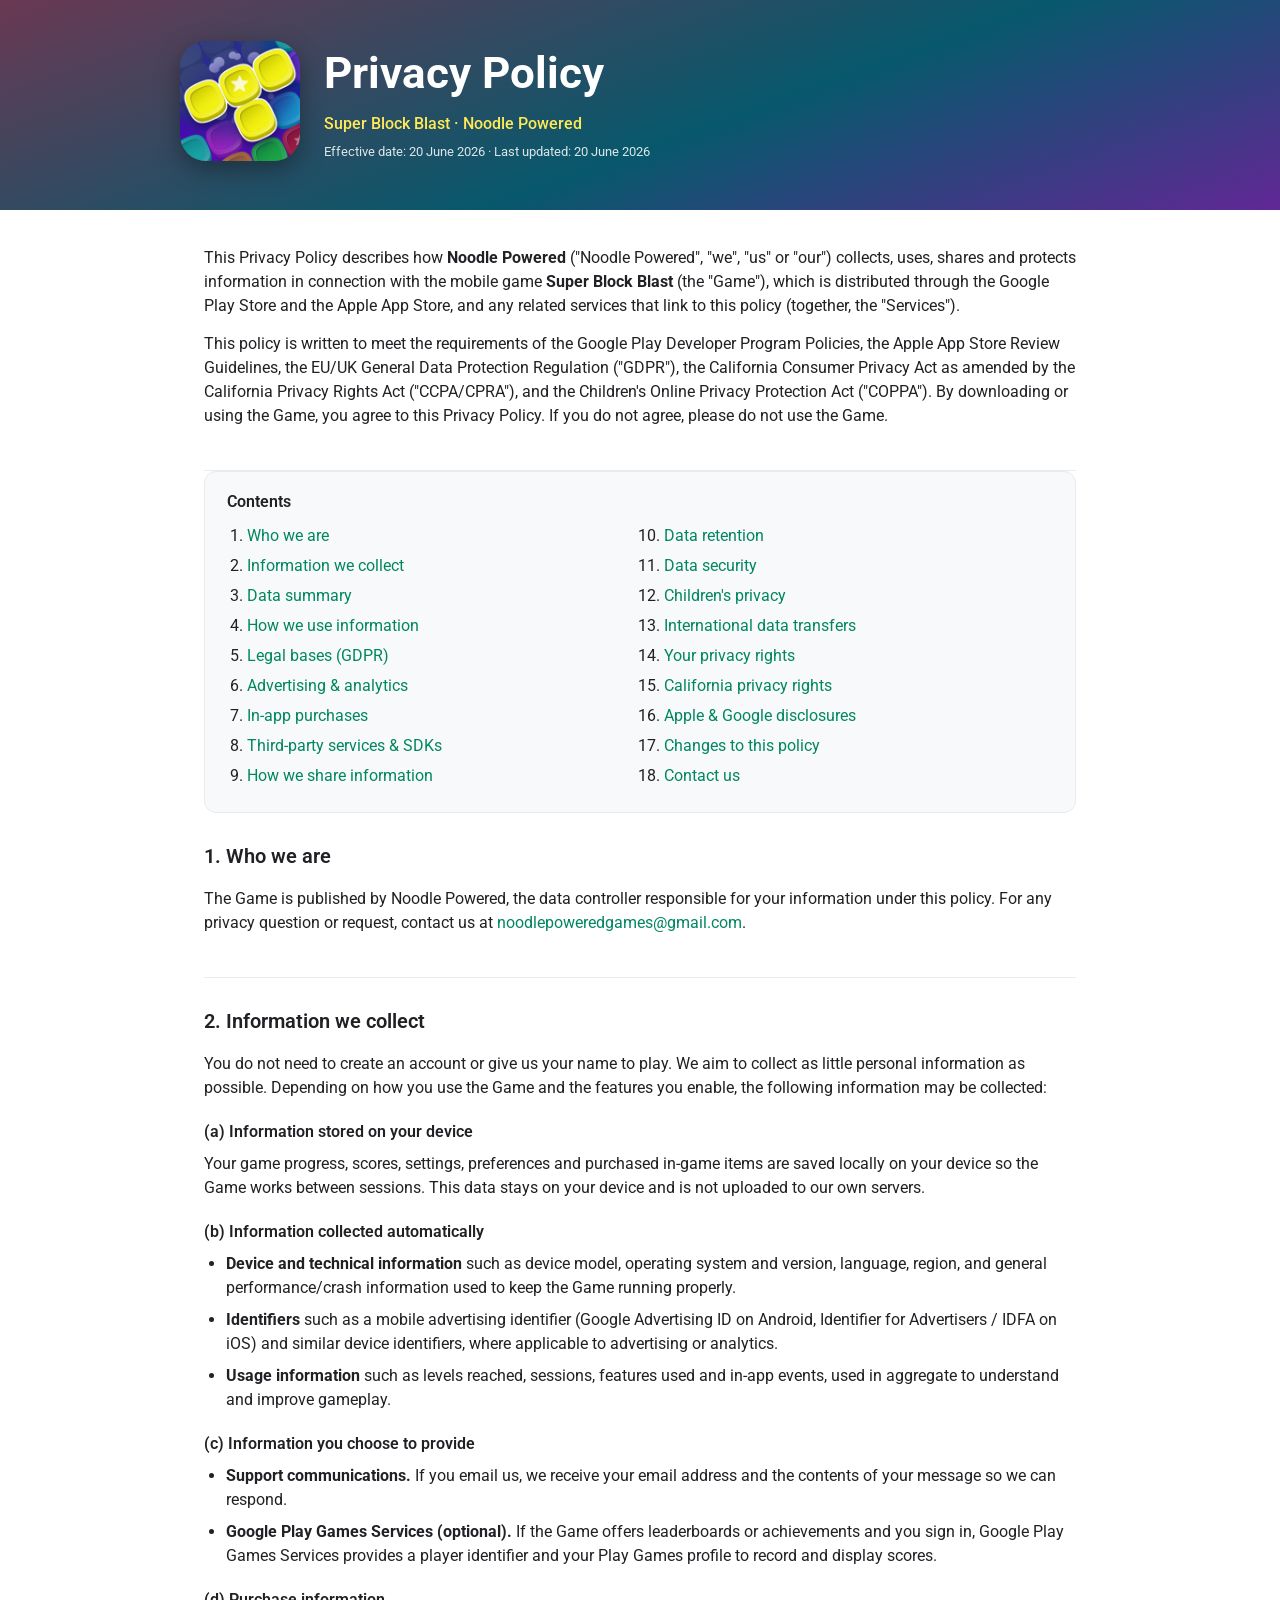
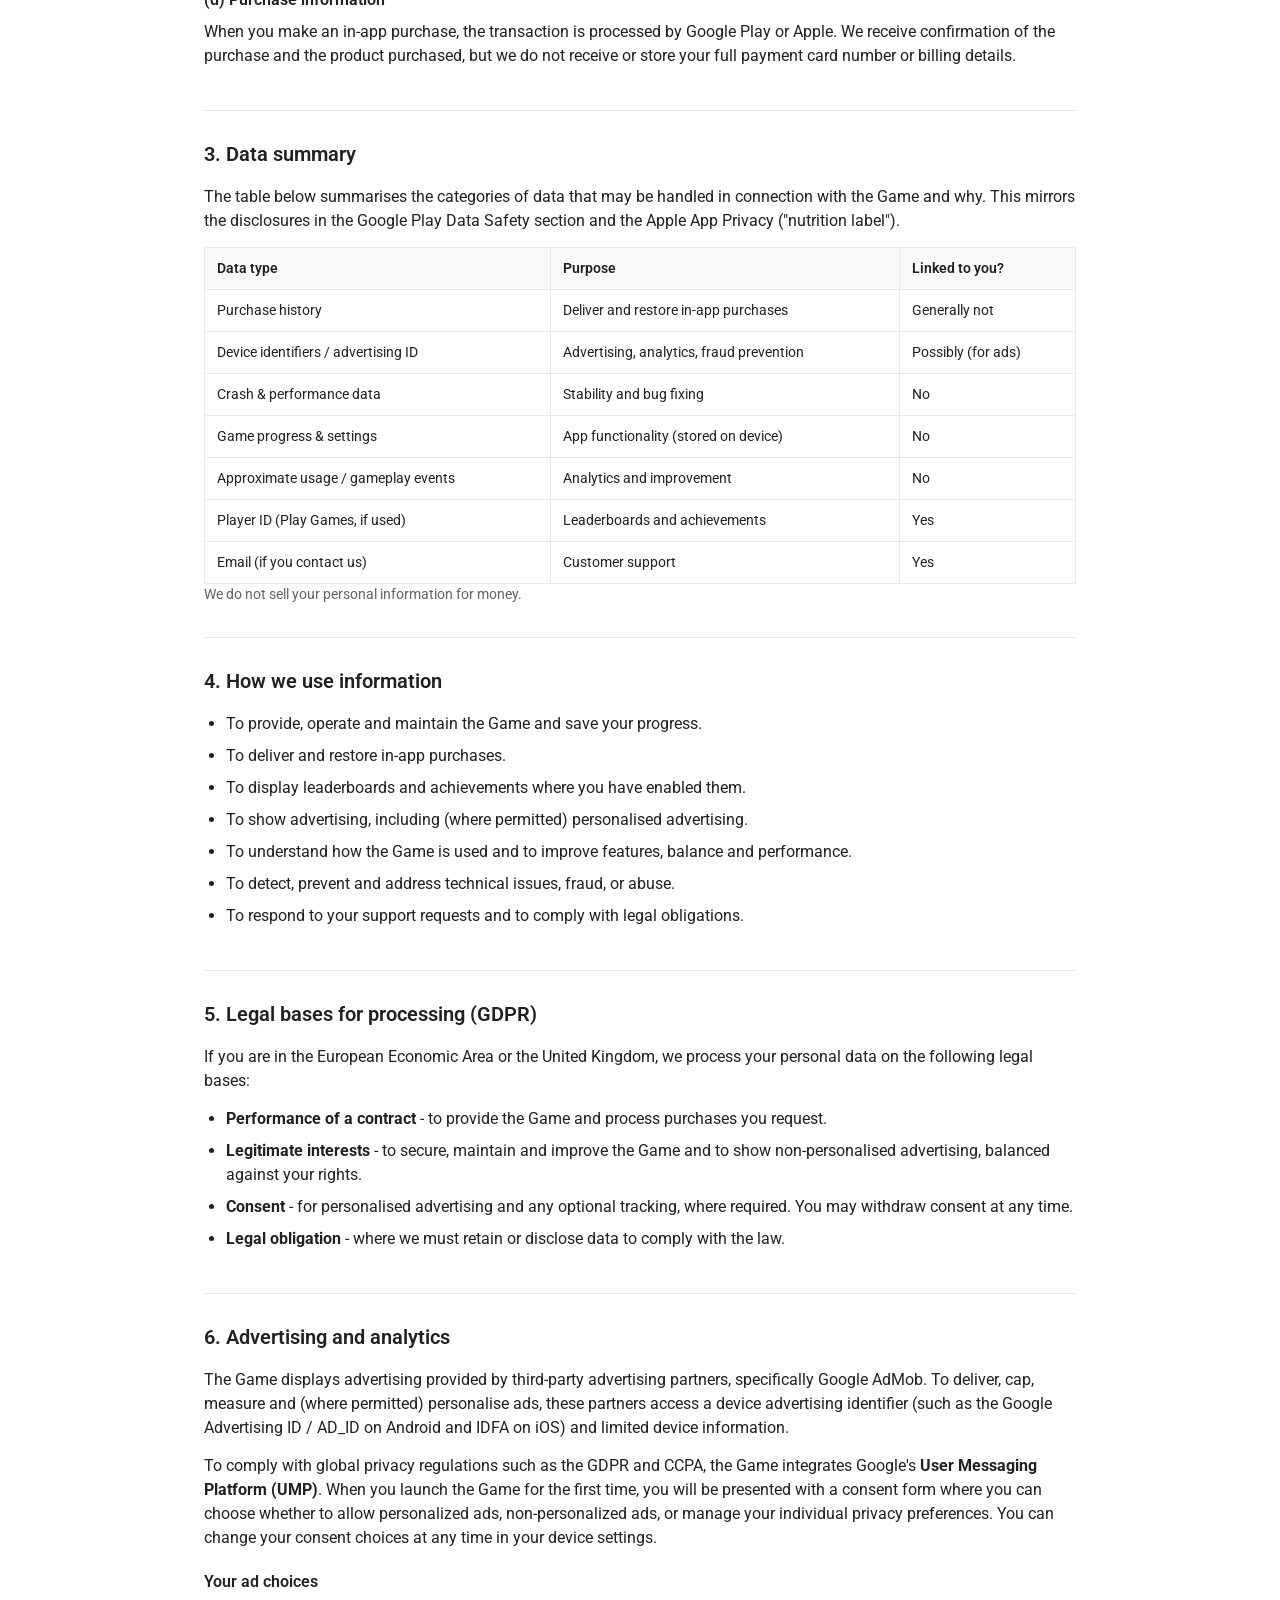
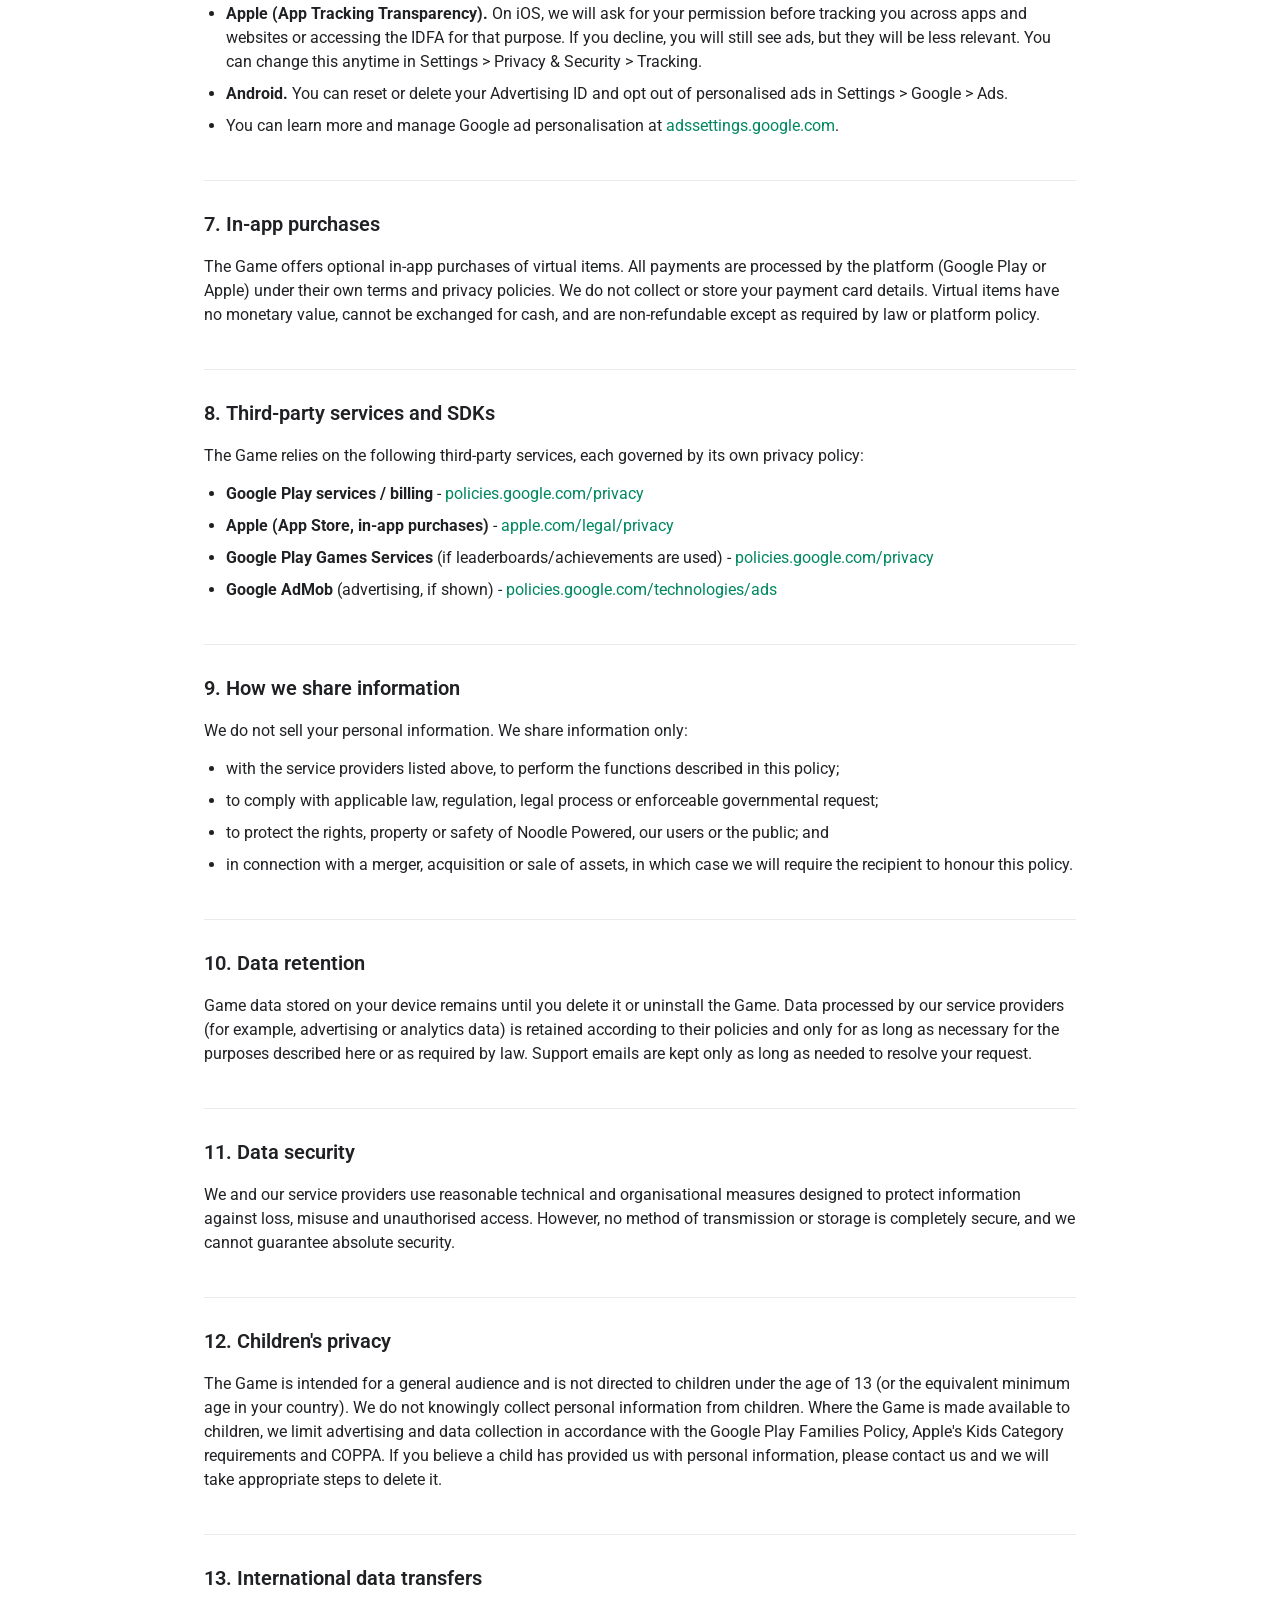
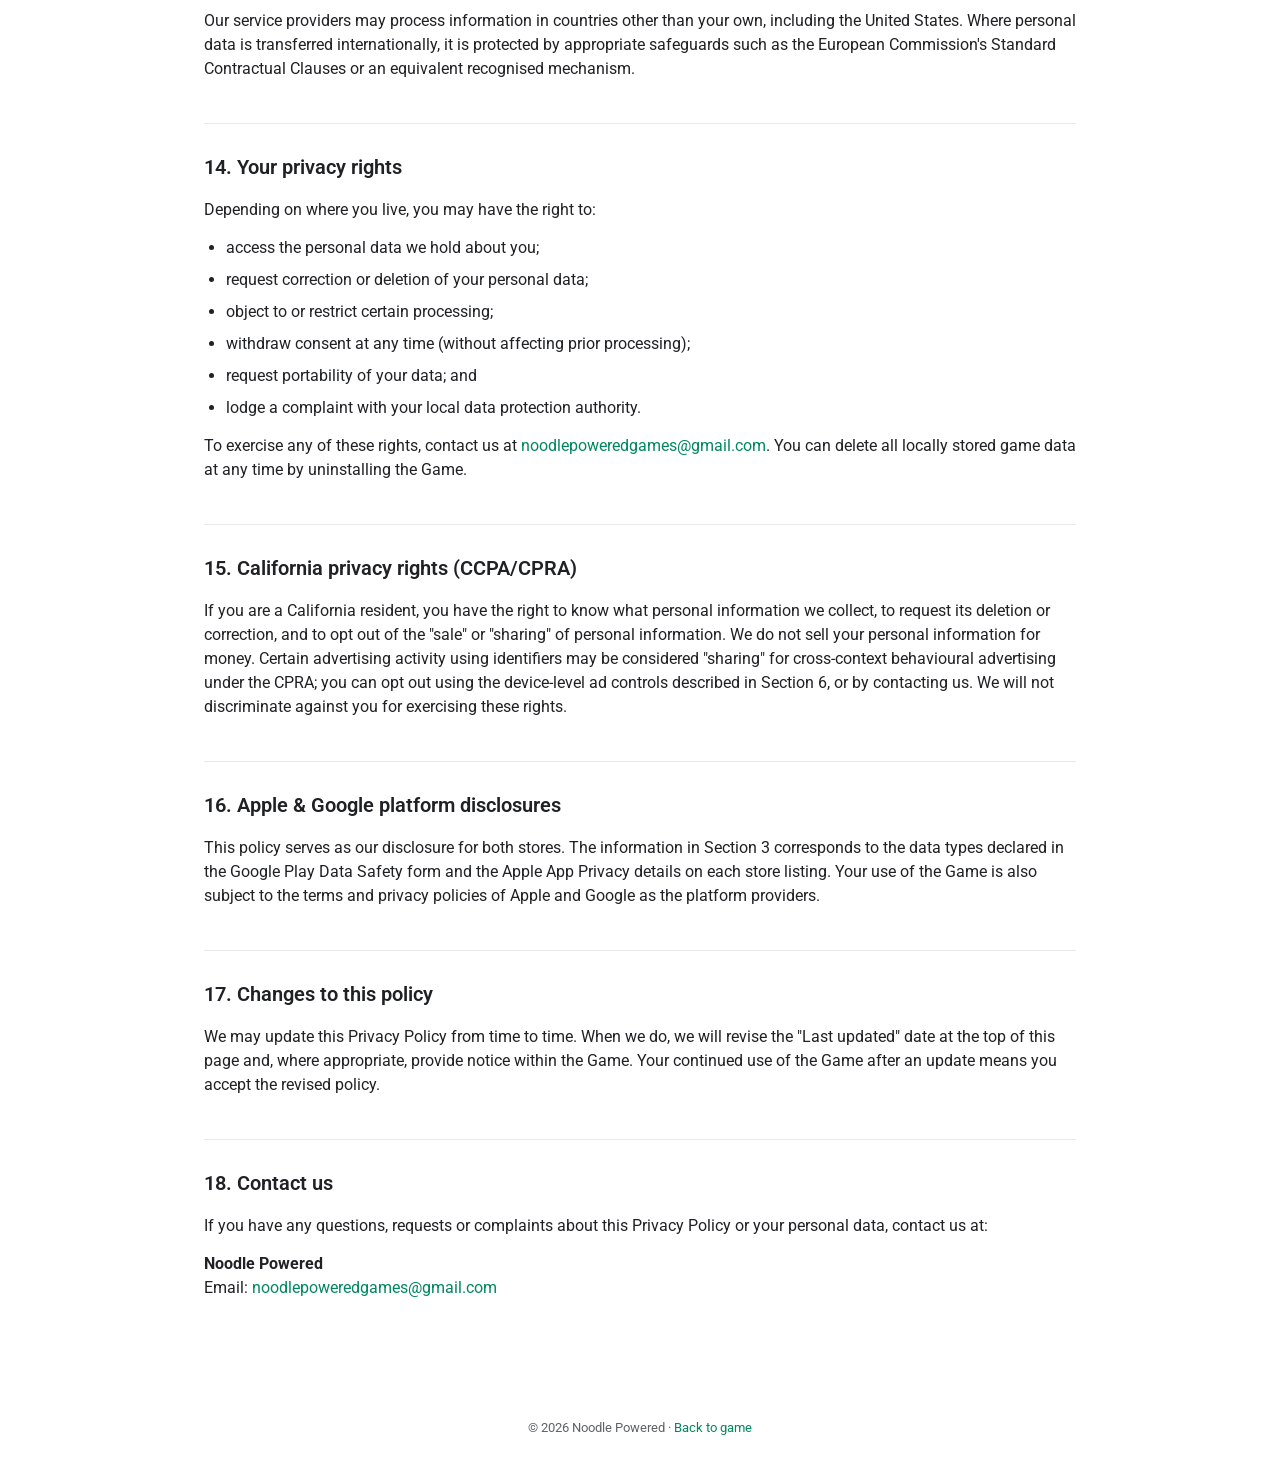
==== commit a7858959: "Add app-ads.txt, update gameplay screenshots, and add Google Play Store badge" ====
--- a/privacy.html
+++ b/privacy.html
@@ -6,6 +6,7 @@
   <title>Privacy Policy - Super Block Blast</title>
   <meta name="description" content="Privacy Policy for the Super Block Blast game by Noodle Powered." />
   <link rel="icon" href="favicon.ico" sizes="any" />
+  <link rel="icon" type="image/png" sizes="96x96" href="favicon-96x96.png" />
   <link rel="icon" type="image/png" sizes="32x32" href="favicon-32x32.png" />
   <link rel="icon" type="image/png" sizes="16x16" href="favicon-16x16.png" />
   <link rel="apple-touch-icon" sizes="180x180" href="apple-touch-icon.png" />
@@ -166,10 +167,11 @@
 
     <section id="ads">
       <h2>6. Advertising and analytics</h2>
-      <p>The Game may display advertising provided by third-party advertising partners,
-      including Google AdMob. To deliver, cap, measure and (where permitted) personalise
-      ads, these partners may access a device advertising identifier and limited device
+      <p>The Game displays advertising provided by third-party advertising partners,
+      specifically Google AdMob. To deliver, cap, measure and (where permitted) personalise
+      ads, these partners access a device advertising identifier (such as the Google Advertising ID / AD_ID on Android and IDFA on iOS) and limited device
       information.</p>
+      <p>To comply with global privacy regulations such as the GDPR and CCPA, the Game integrates Google's <strong>User Messaging Platform (UMP)</strong>. When you launch the Game for the first time, you will be presented with a consent form where you can choose whether to allow personalized ads, non-personalized ads, or manage your individual privacy preferences. You can change your consent choices at any time in your device settings.</p>
       <h3>Your ad choices</h3>
       <ul>
         <li><strong>Apple (App Tracking Transparency).</strong> On iOS, we will ask for
--- a/style.css
+++ b/style.css
@@ -84,6 +84,21 @@
 }
 .install:hover { text-decoration: none; filter: brightness(1.07); }
 .install[aria-disabled="true"] { opacity: 0.65; cursor: default; }
+
+.play-store-btn {
+  display: inline-block;
+  margin-top: 14px;
+  transition: transform 0.15s ease, filter 0.15s ease;
+}
+.play-store-btn:hover {
+  transform: scale(1.03);
+  filter: brightness(1.1);
+}
+.play-store-badge {
+  height: 52px;
+  width: auto;
+  display: block;
+}
 
 /* ---------- WHITE CONTENT ---------- */
 
